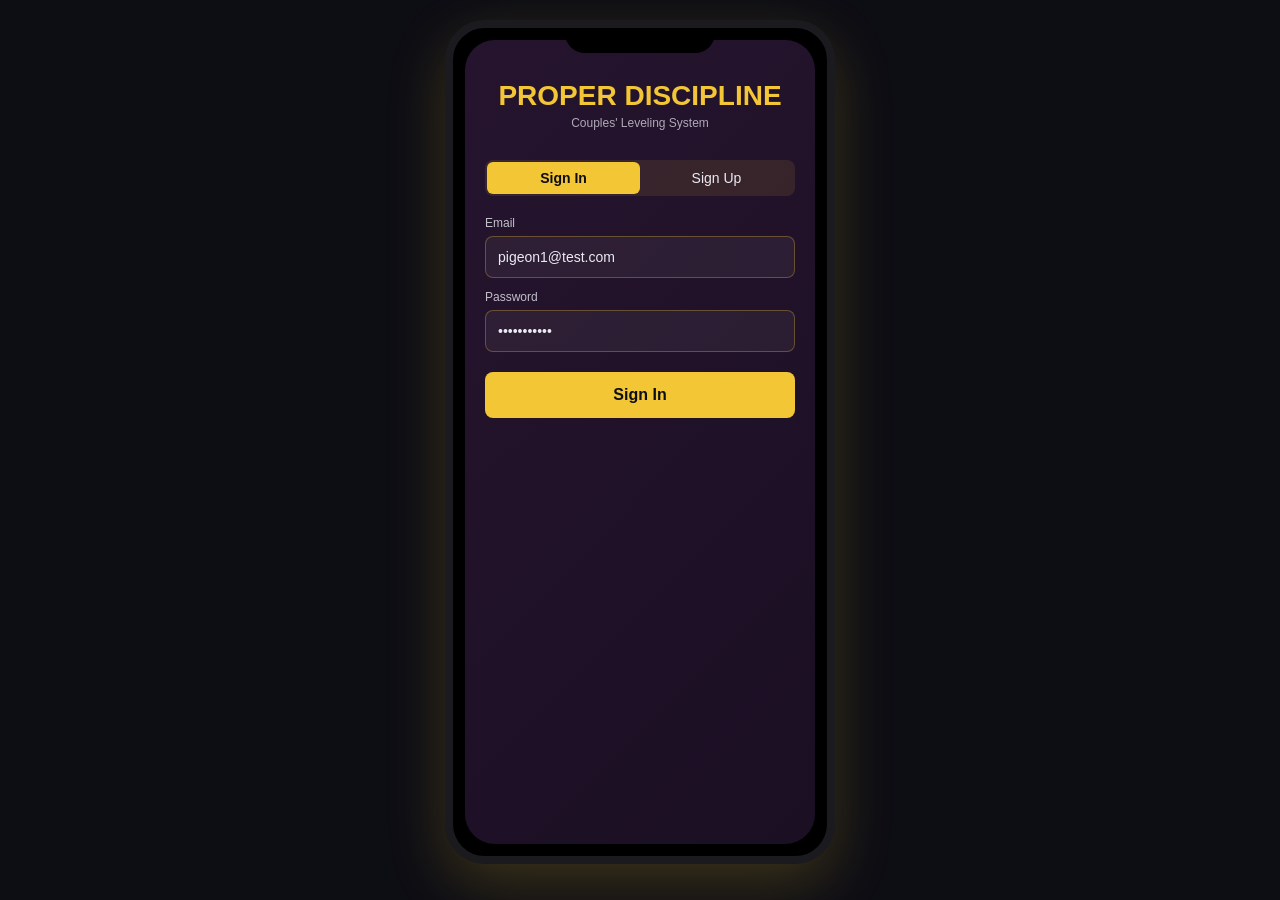
==== web-demo.html @ 59aeb6a2 "Add interactive web demo & local testing guide - web-demo.html: Interactive iPhone mockup (works in " ====
<!DOCTYPE html>
<html lang="en">
<head>
    <meta charset="UTF-8">
    <meta name="viewport" content="width=device-width, initial-scale=1.0">
    <title>Proper Discipline App - Demo</title>
    <style>
        * {
            margin: 0;
            padding: 0;
            box-sizing: border-box;
        }

        body {
            font-family: -apple-system, BlinkMacSystemFont, 'Segoe UI', Roboto, sans-serif;
            background: #0d0d14;
            color: #eaeaf2;
            overflow: hidden;
        }

        .phone-frame {
            width: 390px;
            height: 844px;
            margin: 20px auto;
            background: #000;
            border-radius: 40px;
            padding: 12px;
            box-shadow: 0 20px 60px rgba(242, 198, 52, 0.2);
            border: 8px solid #1a1a1f;
            overflow: hidden;
            position: relative;
        }

        .notch {
            position: absolute;
            top: 0;
            left: 50%;
            transform: translateX(-50%);
            width: 150px;
            height: 25px;
            background: #000;
            border-radius: 0 0 20px 20px;
            z-index: 100;
        }

        .screen {
            width: 100%;
            height: 100%;
            background: linear-gradient(135deg, #26142e 0%, #1a0f23 100%);
            border-radius: 30px;
            overflow-y: auto;
            padding: 40px 20px 20px;
            display: none;
        }

        .screen.active {
            display: flex;
            flex-direction: column;
        }

        .screen::-webkit-scrollbar {
            width: 4px;
        }

        .screen::-webkit-scrollbar-track {
            background: rgba(242, 198, 52, 0.1);
        }

        .screen::-webkit-scrollbar-thumb {
            background: #f2c634;
            border-radius: 2px;
        }

        /* Auth Screen */
        .logo {
            text-align: center;
            margin-bottom: 30px;
        }

        .logo h1 {
            font-size: 28px;
            font-weight: bold;
            color: #f2c634;
            margin-bottom: 4px;
        }

        .logo p {
            font-size: 12px;
            color: rgba(234, 234, 242, 0.7);
        }

        .tab-group {
            display: flex;
            margin-bottom: 20px;
            gap: 0;
            background: rgba(242, 198, 52, 0.1);
            border-radius: 8px;
            padding: 2px;
        }

        .tab {
            flex: 1;
            padding: 8px;
            text-align: center;
            cursor: pointer;
            font-size: 14px;
            border: none;
            background: transparent;
            color: #eaeaf2;
            border-radius: 6px;
            transition: all 0.3s;
        }

        .tab.active {
            background: #f2c634;
            color: #0d0d14;
            font-weight: 600;
        }

        .form-group {
            margin-bottom: 12px;
        }

        .form-group label {
            display: block;
            font-size: 12px;
            margin-bottom: 6px;
            color: rgba(234, 234, 242, 0.8);
        }

        .form-group input, .form-group select {
            width: 100%;
            padding: 12px;
            border: 1px solid rgba(242, 198, 52, 0.3);
            background: rgba(255, 255, 255, 0.05);
            border-radius: 8px;
            color: #eaeaf2;
            font-size: 14px;
        }

        .form-group input::placeholder {
            color: rgba(234, 234, 242, 0.4);
        }

        .avatar-group {
            display: flex;
            gap: 8px;
            margin-bottom: 12px;
        }

        .avatar-btn {
            flex: 1;
            padding: 10px;
            background: rgba(242, 198, 52, 0.1);
            border: 2px solid transparent;
            border-radius: 8px;
            color: #eaeaf2;
            cursor: pointer;
            font-size: 28px;
            transition: all 0.3s;
        }

        .avatar-btn.selected {
            border-color: #f2c634;
            background: rgba(242, 198, 52, 0.2);
        }

        .btn {
            padding: 14px 24px;
            border: none;
            border-radius: 8px;
            font-size: 16px;
            font-weight: 600;
            cursor: pointer;
            transition: all 0.3s;
            margin: 8px 0;
        }

        .btn-primary {
            background: #f2c634;
            color: #0d0d14;
            width: 100%;
        }

        .btn-primary:hover {
            background: #e6b600;
            box-shadow: 0 8px 20px rgba(242, 198, 52, 0.3);
        }

        .btn-secondary {
            background: transparent;
            color: #eaeaf2;
            border: 2px solid rgba(242, 198, 52, 0.5);
            width: 100%;
        }

        .btn-secondary:hover {
            border-color: #f2c634;
            background: rgba(242, 198, 52, 0.1);
        }

        .btn-small {
            padding: 8px 16px;
            font-size: 13px;
            margin: 4px 0;
        }

        /* Cards */
        .card {
            background: rgba(26, 15, 35, 0.8);
            border: 1px solid rgba(242, 198, 52, 0.2);
            border-radius: 12px;
            padding: 16px;
            margin-bottom: 12px;
        }

        .card h3 {
            color: #f2c634;
            font-size: 16px;
            margin-bottom: 4px;
        }

        .card p {
            font-size: 12px;
            color: rgba(234, 234, 242, 0.7);
            margin-bottom: 8px;
        }

        /* Nest Setup */
        .option-card {
            background: rgba(26, 15, 35, 0.8);
            border: 2px solid rgba(242, 198, 52, 0.2);
            border-radius: 12px;
            padding: 20px;
            text-align: center;
            cursor: pointer;
            transition: all 0.3s;
            margin-bottom: 16px;
        }

        .option-card:hover {
            border-color: #f2c634;
            background: rgba(242, 198, 52, 0.1);
        }

        .option-card .icon {
            font-size: 32px;
            margin-bottom: 12px;
        }

        .option-card h3 {
            color: #eaeaf2;
            font-size: 16px;
            margin-bottom: 4px;
        }

        .option-card p {
            font-size: 12px;
            color: rgba(234, 234, 242, 0.6);
        }

        /* Modal */
        .modal {
            display: none;
            position: fixed;
            top: 0;
            left: 0;
            width: 100%;
            height: 100%;
            background: rgba(0, 0, 0, 0.7);
            z-index: 1000;
            align-items: flex-end;
        }

        .modal.active {
            display: flex;
        }

        .modal-content {
            background: #26142e;
            width: 100%;
            border-radius: 20px 20px 0 0;
            padding: 20px;
            max-height: 80vh;
            overflow-y: auto;
        }

        .modal-header {
            text-align: center;
            margin-bottom: 20px;
            color: #f2c634;
            font-size: 18px;
            font-weight: 600;
        }

        /* Dashboard */
        .stat-card {
            background: rgba(26, 15, 35, 0.8);
            border: 1px solid rgba(242, 198, 52, 0.3);
            border-radius: 12px;
            padding: 16px;
            margin-bottom: 12px;
            display: flex;
            justify-content: space-between;
            align-items: center;
        }

        .stat-card .avatar {
            font-size: 32px;
            margin-right: 12px;
        }

        .stat-card .info h3 {
            color: #f2c634;
            font-size: 16px;
            margin-bottom: 4px;
        }

        .stat-card .info p {
            font-size: 11px;
            color: rgba(234, 234, 242, 0.6);
        }

        .task-card {
            background: rgba(26, 15, 35, 0.8);
            border: 1px solid rgba(242, 198, 52, 0.2);
            border-radius: 12px;
            padding: 14px;
            margin-bottom: 10px;
            display: flex;
            justify-content: space-between;
            align-items: center;
        }

        .task-card .left {
            flex: 1;
        }

        .task-card h4 {
            color: #f2c634;
            font-size: 14px;
            margin-bottom: 4px;
        }

        .task-card p {
            font-size: 11px;
            color: rgba(234, 234, 242, 0.6);
            margin-bottom: 4px;
        }

        .checkpoint-info {
            font-size: 10px;
            color: #f2c634;
            margin-top: 4px;
        }

        .checkbox {
            width: 40px;
            height: 40px;
            border: 2px solid #7a7a7a;
            border-radius: 50%;
            display: flex;
            align-items: center;
            justify-content: center;
            cursor: pointer;
            transition: all 0.3s;
            font-size: 20px;
        }

        .checkbox:hover {
            border-color: #f2c634;
        }

        .checkbox.checked {
            border-color: #33cc33;
            background: rgba(51, 204, 51, 0.2);
        }

        .section-title {
            color: #f2c634;
            font-size: 12px;
            font-weight: 600;
            margin: 16px 0 10px 0;
            text-transform: uppercase;
            letter-spacing: 1px;
        }

        .empty-state {
            text-align: center;
            padding: 40px 20px;
        }

        .empty-state .icon {
            font-size: 48px;
            margin-bottom: 12px;
            opacity: 0.5;
        }

        .empty-state p {
            font-size: 12px;
            color: rgba(234, 234, 242, 0.5);
            margin-bottom: 16px;
        }
    </style>
</head>
<body>
    <div class="phone-frame">
        <div class="notch"></div>

        <!-- Auth Screen -->
        <div class="screen active" id="authScreen">
            <div class="logo">
                <h1>PROPER DISCIPLINE</h1>
                <p>Couples' Leveling System</p>
            </div>

            <div class="tab-group">
                <button class="tab active" onclick="switchTab('signin')">Sign In</button>
                <button class="tab" onclick="switchTab('signup')">Sign Up</button>
            </div>

            <div id="signin-form">
                <div class="form-group">
                    <label>Email</label>
                    <input type="email" placeholder="your@email.com" value="pigeon1@test.com">
                </div>
                <div class="form-group">
                    <label>Password</label>
                    <input type="password" placeholder="••••••••" value="password123">
                </div>
                <button class="btn btn-primary" onclick="goToNestSetup()">Sign In</button>
            </div>

            <div id="signup-form" style="display: none;">
                <div class="form-group">
                    <label>Name</label>
                    <input type="text" placeholder="Your name" value="Pigeon1">
                </div>
                <div class="form-group">
                    <label>Choose Avatar</label>
                    <div class="avatar-group">
                        <button class="avatar-btn selected" onclick="selectAvatar(this)">🐦</button>
                        <button class="avatar-btn" onclick="selectAvatar(this)">🕊️</button>
                        <button class="avatar-btn" onclick="selectAvatar(this)">🦅</button>
                        <button class="avatar-btn" onclick="selectAvatar(this)">🦜</button>
                    </div>
                </div>
                <div class="form-group">
                    <label>Email</label>
                    <input type="email" placeholder="your@email.com">
                </div>
                <div class="form-group">
                    <label>Password</label>
                    <input type="password" placeholder="••••••••">
                </div>
                <button class="btn btn-primary" onclick="goToNestSetup()">Create Account</button>
            </div>
        </div>

        <!-- Nest Setup Screen -->
        <div class="screen" id="nestSetupScreen">
            <h2 style="text-align: center; color: #f2c634; margin-bottom: 20px; font-size: 18px;">CREATE OR JOIN A NEST</h2>

            <div class="option-card" onclick="showCreateNestModal()">
                <div class="icon">🏠</div>
                <h3>Create Nest</h3>
                <p>Start fresh with your partner</p>
            </div>

            <div class="option-card" onclick="showJoinNestModal()">
                <div class="icon">🔗</div>
                <h3>Join Nest</h3>
                <p>Use invite code from partner</p>
            </div>

            <div style="flex: 1;"></div>

            <button class="btn btn-secondary btn-small" onclick="goToAuth()">Sign Out</button>
        </div>

        <!-- Dashboard Screen -->
        <div class="screen" id="dashboardScreen">
            <div class="stat-card">
                <div style="display: flex; align-items: center;">
                    <div class="avatar">🐦</div>
                    <div class="info">
                        <h3>Pigeon1</h3>
                        <p>Rank: D | XP: 250</p>
                    </div>
                </div>
            </div>

            <div class="card">
                <h3>🏠 Karan & Sam's Nest</h3>
                <p>Invite Code: <strong>ABC123</strong></p>
            </div>

            <div class="section-title">📋 Personal Tasks</div>

            <div class="task-card">
                <div class="left">
                    <h4>📚 Morning Reading</h4>
                    <p>Read for 30 minutes</p>
                    <div class="checkpoint-info">Next: 4-hour gaming (0/4 days)</div>
                </div>
                <div class="checkbox" onclick="toggleCheckbox(this)"></div>
            </div>

            <div class="task-card">
                <div class="left">
                    <h4>🏃 Daily Exercise</h4>
                    <p>30 mins workout</p>
                    <div class="checkpoint-info">Next: Movie night (0/8 days)</div>
                </div>
                <div class="checkbox" onclick="toggleCheckbox(this)"></div>
            </div>

            <div class="task-card">
                <div class="left">
                    <h4>📿 Meditation</h4>
                    <p>10 mins mindfulness</p>
                    <div class="checkpoint-info">Next: Date night (0/16 days)</div>
                </div>
                <div class="checkbox" onclick="toggleCheckbox(this)"></div>
            </div>

            <button class="btn btn-primary btn-small" onclick="showCreateTaskModal()" style="margin-top: 16px;">➕ NEW TASK</button>
        </div>
    </div>

    <!-- Modals -->
    <div class="modal" id="createNestModal">
        <div class="modal-content">
            <div class="modal-header">Create Your Nest</div>
            <div class="form-group">
                <label>Nest Name</label>
                <input type="text" placeholder="e.g., Karan & Sam's Nest" value="Karan & Sam's Nest">
            </div>
            <div class="form-group">
                <label>Theme</label>
                <select>
                    <option>Dark Purple</option>
                    <option>Gold & Black</option>
                    <option>Silver & Black</option>
                </select>
            </div>
            <button class="btn btn-primary" onclick="goToDashboard()">Create Nest</button>
            <button class="btn btn-secondary" onclick="closeModals()">Cancel</button>
        </div>
    </div>

    <div class="modal" id="joinNestModal">
        <div class="modal-content">
            <div class="modal-header">Join a Nest</div>
            <div class="form-group">
                <label>Invite Code</label>
                <input type="text" placeholder="e.g., ABC123" value="ABC123">
            </div>
            <p style="font-size: 11px; color: rgba(234, 234, 242, 0.6); margin-bottom: 16px;">6 characters, ask your partner for the code</p>
            <button class="btn btn-primary" onclick="goToDashboard()">Join Nest</button>
            <button class="btn btn-secondary" onclick="closeModals()">Cancel</button>
        </div>
    </div>

    <div class="modal" id="createTaskModal">
        <div class="modal-content">
            <div class="modal-header">Create New Task</div>
            <div class="form-group">
                <label>Task Name</label>
                <input type="text" placeholder="e.g., Morning Reading">
            </div>
            <div class="form-group">
                <label>Description</label>
                <input type="text" placeholder="What do you need to do?">
            </div>
            <div class="form-group">
                <label>Type</label>
                <select>
                    <option>Personal</option>
                    <option>Shared</option>
                </select>
            </div>
            <div style="background: rgba(26, 15, 35, 0.5); padding: 12px; border-radius: 8px; margin-bottom: 12px;">
                <p style="font-size: 12px; color: #f2c634; margin-bottom: 8px;">Checkpoints & Deservings</p>
                <div class="form-group">
                    <label>Days</label>
                    <input type="number" value="4">
                </div>
                <div class="form-group">
                    <label>Deserving</label>
                    <input type="text" placeholder="e.g., 4-hour gaming">
                </div>
            </div>
            <button class="btn btn-primary" onclick="closeModals()">Create Task</button>
            <button class="btn btn-secondary" onclick="closeModals()">Cancel</button>
        </div>
    </div>

    <script>
        function switchTab(tab) {
            const signinForm = document.getElementById('signin-form');
            const signupForm = document.getElementById('signup-form');
            const tabs = document.querySelectorAll('.tab');

            if (tab === 'signin') {
                signinForm.style.display = 'block';
                signupForm.style.display = 'none';
                tabs[0].classList.add('active');
                tabs[1].classList.remove('active');
            } else {
                signinForm.style.display = 'none';
                signupForm.style.display = 'block';
                tabs[0].classList.remove('active');
                tabs[1].classList.add('active');
            }
        }

        function selectAvatar(btn) {
            document.querySelectorAll('.avatar-btn').forEach(b => b.classList.remove('selected'));
            btn.classList.add('selected');
        }

        function goToAuth() {
            showScreen('authScreen');
        }

        function goToNestSetup() {
            showScreen('nestSetupScreen');
        }

        function goToDashboard() {
            showScreen('dashboardScreen');
            closeModals();
        }

        function showScreen(screenId) {
            document.querySelectorAll('.screen').forEach(s => s.classList.remove('active'));
            document.getElementById(screenId).classList.add('active');
        }

        function showCreateNestModal() {
            document.getElementById('createNestModal').classList.add('active');
        }

        function showJoinNestModal() {
            document.getElementById('joinNestModal').classList.add('active');
        }

        function showCreateTaskModal() {
            document.getElementById('createTaskModal').classList.add('active');
        }

        function closeModals() {
            document.querySelectorAll('.modal').forEach(m => m.classList.remove('active'));
        }

        function toggleCheckbox(el) {
            el.classList.toggle('checked');
            el.innerHTML = el.classList.contains('checked') ? '✓' : '';
        }
    </script>
</body>
</html>
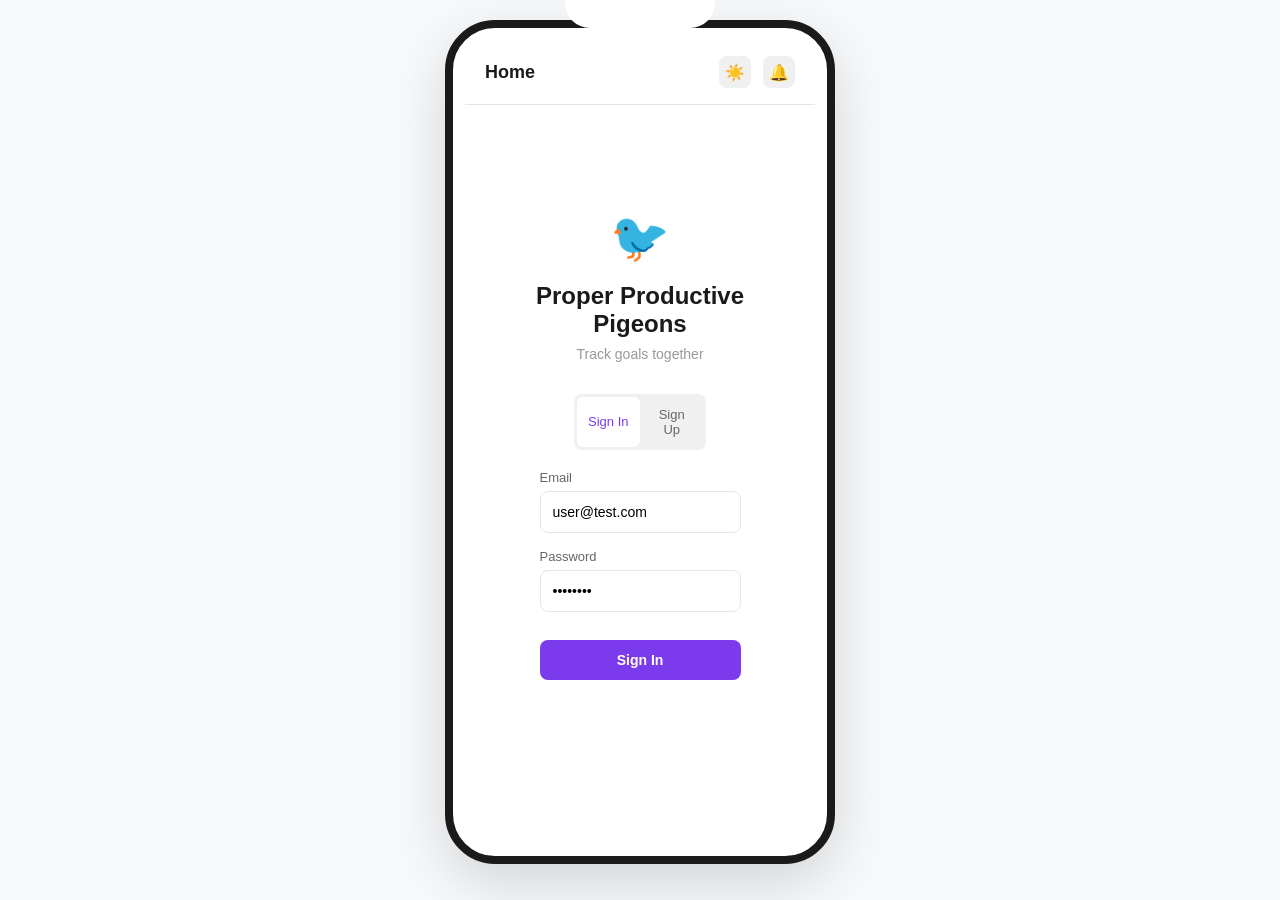
==== commit 36d4602b: "Rename to Proper Productive Pigeons; add themes, emoji avatars, reward reminders, iOS install workfl" ====
--- a/web-demo.html
+++ b/web-demo.html
@@ -3,7 +3,7 @@
 <head>
     <meta charset="UTF-8">
     <meta name="viewport" content="width=device-width, initial-scale=1.0">
-    <title>Proper Discipline App - Demo</title>
+    <title>Proper Productive Pigeons App</title>
     <style>
         * {
             margin: 0;
@@ -11,10 +11,12 @@
             box-sizing: border-box;
         }
 
+        @import url('https://fonts.googleapis.com/css2?family=Inter:wght@400;500;600;700&display=swap');
+
         body {
-            font-family: -apple-system, BlinkMacSystemFont, 'Segoe UI', Roboto, sans-serif;
-            background: #0d0d14;
-            color: #eaeaf2;
+            font-family: 'Inter', -apple-system, BlinkMacSystemFont, 'Segoe UI', Roboto, sans-serif;
+            background: #f8f9fa;
+            color: #1a1a1a;
             overflow: hidden;
         }
 
@@ -22,13 +24,14 @@
             width: 390px;
             height: 844px;
             margin: 20px auto;
-            background: #000;
-            border-radius: 40px;
+            background: #fff;
+            border-radius: 50px;
             padding: 12px;
-            box-shadow: 0 20px 60px rgba(242, 198, 52, 0.2);
-            border: 8px solid #1a1a1f;
+            box-shadow: 0 20px 60px rgba(0, 0, 0, 0.15);
+            border: 8px solid #1a1a1a;
             overflow: hidden;
-            position: relative;
+            display: flex;
+            flex-direction: column;
         }
 
         .notch {
@@ -37,369 +40,637 @@
             left: 50%;
             transform: translateX(-50%);
             width: 150px;
-            height: 25px;
-            background: #000;
-            border-radius: 0 0 20px 20px;
+            height: 28px;
+            background: #fff;
+            border-radius: 0 0 25px 25px;
             z-index: 100;
         }
 
-        .screen {
-            width: 100%;
-            height: 100%;
-            background: linear-gradient(135deg, #26142e 0%, #1a0f23 100%);
-            border-radius: 30px;
-            overflow-y: auto;
-            padding: 40px 20px 20px;
-            display: none;
-        }
-
-        .screen.active {
+        .phone-content {
+            flex: 1;
             display: flex;
             flex-direction: column;
-        }
-
-        .screen::-webkit-scrollbar {
-            width: 4px;
-        }
-
-        .screen::-webkit-scrollbar-track {
-            background: rgba(242, 198, 52, 0.1);
-        }
-
-        .screen::-webkit-scrollbar-thumb {
-            background: #f2c634;
-            border-radius: 2px;
+            overflow: hidden;
+            border-radius: 40px;
+            background: #fff;
+            position: relative;
+        }
+
+        .header {
+            padding: 16px 20px;
+            background: #fff;
+            border-bottom: 1px solid #e5e5e5;
+            display: flex;
+            justify-content: space-between;
+            align-items: center;
+            z-index: 50;
+        }
+
+        .header-title {
+            font-size: 18px;
+            font-weight: 700;
+            color: #1a1a1a;
+        }
+
+        .header-right {
+            display: flex;
+            gap: 12px;
+        }
+
+        .icon-btn {
+            width: 32px;
+            height: 32px;
+            border: none;
+            background: #f0f0f0;
+            border-radius: 8px;
+            cursor: pointer;
+            font-size: 16px;
+            transition: background 0.2s;
+        }
+
+        .icon-btn:hover {
+            background: #e5e5e5;
+        }
+
+        .screen-container {
+            flex: 1;
+            overflow-y: auto;
+            overflow-x: hidden;
+            padding-bottom: 60px;
+        }
+
+        .screen {
+            display: none;
+            padding: 20px;
+            height: 100%;
+        }
+
+        .screen.active {
+            display: block;
+        }
+
+        /* Bottom Navigation */
+        .bottom-nav {
+            position: absolute;
+            bottom: 0;
+            width: 100%;
+            height: 60px;
+            background: #fff;
+            border-top: 1px solid #e5e5e5;
+            display: flex;
+            justify-content: space-around;
+            align-items: center;
+            z-index: 100;
+        }
+
+        .nav-item {
+            flex: 1;
+            height: 100%;
+            display: flex;
+            flex-direction: column;
+            align-items: center;
+            justify-content: center;
+            cursor: pointer;
+            color: #999;
+            text-decoration: none;
+            font-size: 12px;
+            transition: color 0.2s;
+            border: none;
+            background: none;
+        }
+
+        .nav-item.active {
+            color: #7c3aed;
+        }
+
+        .nav-item:hover {
+            color: #7c3aed;
+        }
+
+        .nav-icon {
+            font-size: 20px;
+            margin-bottom: 4px;
         }
 
         /* Auth Screen */
+        .auth-container {
+            display: flex;
+            flex-direction: column;
+            justify-content: center;
+            align-items: center;
+            height: 100%;
+            text-align: center;
+            padding: 20px;
+        }
+
         .logo {
-            text-align: center;
-            margin-bottom: 30px;
-        }
-
-        .logo h1 {
+            font-size: 48px;
+            margin-bottom: 16px;
+        }
+
+        .title {
+            font-size: 24px;
+            font-weight: 700;
+            margin-bottom: 8px;
+            color: #1a1a1a;
+        }
+
+        .subtitle {
+            font-size: 14px;
+            color: #999;
+            margin-bottom: 32px;
+        }
+
+        .form-group {
+            margin-bottom: 16px;
+            text-align: left;
+        }
+
+        .form-label {
+            font-size: 13px;
+            font-weight: 500;
+            color: #666;
+            margin-bottom: 6px;
+            display: block;
+        }
+
+        .form-input {
+            width: 100%;
+            padding: 12px;
+            border: 1px solid #e5e5e5;
+            border-radius: 8px;
+            font-size: 14px;
+            font-family: 'Inter', sans-serif;
+            transition: border-color 0.2s;
+        }
+
+        .form-input:focus {
+            outline: none;
+            border-color: #7c3aed;
+            box-shadow: 0 0 0 3px rgba(124, 58, 237, 0.1);
+        }
+
+        .avatar-select {
+            display: flex;
+            gap: 12px;
+            margin-bottom: 16px;
+            justify-content: center;
+            flex-wrap: wrap;
+        }
+
+        .avatar-option {
+            width: 56px;
+            height: 56px;
+            border: 2px solid #e5e5e5;
+            border-radius: 12px;
+            background: #f8f9fa;
+            cursor: pointer;
             font-size: 28px;
-            font-weight: bold;
-            color: #f2c634;
-            margin-bottom: 4px;
-        }
-
-        .logo p {
-            font-size: 12px;
-            color: rgba(234, 234, 242, 0.7);
+            display: flex;
+            align-items: center;
+            justify-content: center;
+            transition: all 0.2s;
+        }
+
+        .avatar-option:hover {
+            border-color: #7c3aed;
+            background: #f3f0ff;
+        }
+
+        .avatar-option.selected {
+            border-color: #7c3aed;
+            background: #ede9fe;
         }
 
         .tab-group {
             display: flex;
+            gap: 0;
+            background: #f0f0f0;
+            border-radius: 8px;
+            padding: 3px;
             margin-bottom: 20px;
-            gap: 0;
-            background: rgba(242, 198, 52, 0.1);
-            border-radius: 8px;
-            padding: 2px;
-        }
-
-        .tab {
+        }
+
+        .tab-btn {
             flex: 1;
-            padding: 8px;
-            text-align: center;
-            cursor: pointer;
-            font-size: 14px;
+            padding: 10px;
             border: none;
             background: transparent;
-            color: #eaeaf2;
+            color: #666;
+            cursor: pointer;
+            font-weight: 500;
+            font-size: 13px;
             border-radius: 6px;
-            transition: all 0.3s;
-        }
-
-        .tab.active {
-            background: #f2c634;
-            color: #0d0d14;
-            font-weight: 600;
-        }
-
-        .form-group {
-            margin-bottom: 12px;
-        }
-
-        .form-group label {
-            display: block;
-            font-size: 12px;
-            margin-bottom: 6px;
-            color: rgba(234, 234, 242, 0.8);
-        }
-
-        .form-group input, .form-group select {
+            transition: all 0.2s;
+        }
+
+        .tab-btn.active {
+            background: #fff;
+            color: #7c3aed;
+        }
+
+        .btn {
             width: 100%;
             padding: 12px;
-            border: 1px solid rgba(242, 198, 52, 0.3);
-            background: rgba(255, 255, 255, 0.05);
-            border-radius: 8px;
-            color: #eaeaf2;
-            font-size: 14px;
-        }
-
-        .form-group input::placeholder {
-            color: rgba(234, 234, 242, 0.4);
-        }
-
-        .avatar-group {
-            display: flex;
-            gap: 8px;
-            margin-bottom: 12px;
-        }
-
-        .avatar-btn {
-            flex: 1;
-            padding: 10px;
-            background: rgba(242, 198, 52, 0.1);
-            border: 2px solid transparent;
-            border-radius: 8px;
-            color: #eaeaf2;
-            cursor: pointer;
-            font-size: 28px;
-            transition: all 0.3s;
-        }
-
-        .avatar-btn.selected {
-            border-color: #f2c634;
-            background: rgba(242, 198, 52, 0.2);
-        }
-
-        .btn {
-            padding: 14px 24px;
             border: none;
             border-radius: 8px;
-            font-size: 16px;
             font-weight: 600;
+            font-size: 14px;
             cursor: pointer;
-            transition: all 0.3s;
-            margin: 8px 0;
+            transition: all 0.2s;
+            margin-top: 12px;
         }
 
         .btn-primary {
-            background: #f2c634;
-            color: #0d0d14;
-            width: 100%;
+            background: #7c3aed;
+            color: #fff;
         }
 
         .btn-primary:hover {
-            background: #e6b600;
-            box-shadow: 0 8px 20px rgba(242, 198, 52, 0.3);
+            background: #6d28d9;
+        }
+
+        .btn-primary:active {
+            background: #5b21b6;
         }
 
         .btn-secondary {
-            background: transparent;
-            color: #eaeaf2;
-            border: 2px solid rgba(242, 198, 52, 0.5);
-            width: 100%;
+            background: #f0f0f0;
+            color: #1a1a1a;
         }
 
         .btn-secondary:hover {
-            border-color: #f2c634;
-            background: rgba(242, 198, 52, 0.1);
-        }
-
-        .btn-small {
-            padding: 8px 16px;
-            font-size: 13px;
-            margin: 4px 0;
-        }
-
-        /* Cards */
+            background: #e5e5e5;
+        }
+
+        /* Card Styles */
         .card {
-            background: rgba(26, 15, 35, 0.8);
-            border: 1px solid rgba(242, 198, 52, 0.2);
+            background: #f8f9fa;
             border-radius: 12px;
             padding: 16px;
             margin-bottom: 12px;
-        }
-
-        .card h3 {
-            color: #f2c634;
-            font-size: 16px;
+            border: 1px solid #e5e5e5;
+            transition: all 0.2s;
+        }
+
+        .card:hover {
+            box-shadow: 0 2px 8px rgba(0, 0, 0, 0.08);
+        }
+
+        .card-title {
+            font-size: 14px;
+            font-weight: 600;
+            color: #1a1a1a;
             margin-bottom: 4px;
         }
 
-        .card p {
+        .card-subtitle {
             font-size: 12px;
-            color: rgba(234, 234, 242, 0.7);
+            color: #999;
             margin-bottom: 8px;
         }
 
-        /* Nest Setup */
-        .option-card {
-            background: rgba(26, 15, 35, 0.8);
-            border: 2px solid rgba(242, 198, 52, 0.2);
+        .card-action {
+            font-size: 13px;
+            color: #7c3aed;
+            font-weight: 500;
+        }
+
+        /* Task/Quest Card */
+        .quest-card {
+            background: #fff;
+            border: 1px solid #e5e5e5;
             border-radius: 12px;
-            padding: 20px;
+            padding: 14px;
+            margin-bottom: 12px;
+            display: flex;
+            gap: 12px;
+            align-items: flex-start;
+        }
+
+        .quest-icon {
+            font-size: 24px;
+            flex-shrink: 0;
+        }
+
+        .quest-content {
+            flex: 1;
+        }
+
+        .quest-title {
+            font-size: 14px;
+            font-weight: 600;
+            color: #1a1a1a;
+            margin-bottom: 3px;
+        }
+
+        .quest-desc {
+            font-size: 12px;
+            color: #999;
+            margin-bottom: 6px;
+        }
+
+        .progress-small {
+            width: 100%;
+            height: 4px;
+            background: #e5e5e5;
+            border-radius: 2px;
+            overflow: hidden;
+            margin-bottom: 4px;
+        }
+
+        .progress-bar {
+            height: 100%;
+            background: linear-gradient(90deg, #7c3aed, #a78bfa);
+            width: 25%;
+            transition: width 0.3s;
+        }
+
+        .quest-meta {
+            font-size: 11px;
+            color: #999;
+        }
+
+        .checkbox {
+            width: 40px;
+            height: 40px;
+            border: 2px solid #e5e5e5;
+            border-radius: 8px;
+            background: #fff;
+            cursor: pointer;
+            font-size: 20px;
+            display: flex;
+            align-items: center;
+            justify-content: center;
+            flex-shrink: 0;
+            transition: all 0.2s;
+        }
+
+        .checkbox:hover {
+            border-color: #7c3aed;
+            background: #f3f0ff;
+        }
+
+        .checkbox.checked {
+            background: #7c3aed;
+            border-color: #7c3aed;
+            color: #fff;
+        }
+
+        /* Section */
+        .section-title {
+            font-size: 13px;
+            font-weight: 700;
+            text-transform: uppercase;
+            color: #999;
+            letter-spacing: 0.5px;
+            margin: 20px 0 12px 0;
+        }
+
+        /* Profile */
+        .profile-header {
             text-align: center;
-            cursor: pointer;
-            transition: all 0.3s;
-            margin-bottom: 16px;
-        }
-
-        .option-card:hover {
-            border-color: #f2c634;
-            background: rgba(242, 198, 52, 0.1);
-        }
-
-        .option-card .icon {
-            font-size: 32px;
+            padding: 20px 0;
+        }
+
+        .profile-avatar {
+            width: 80px;
+            height: 80px;
+            background: linear-gradient(135deg, #7c3aed, #a78bfa);
+            border-radius: 20px;
+            font-size: 40px;
+            display: flex;
+            align-items: center;
+            justify-content: center;
+            margin: 0 auto 16px;
+        }
+
+        .profile-name {
+            font-size: 18px;
+            font-weight: 700;
+            margin-bottom: 4px;
+        }
+
+        .profile-meta {
+            font-size: 13px;
+            color: #999;
+        }
+
+        /* Stats Grid */
+        .stats-grid {
+            display: grid;
+            grid-template-columns: 1fr 1fr;
+            gap: 12px;
+            margin: 20px 0;
+        }
+
+        .stat-card {
+            background: #f8f9fa;
+            border-radius: 12px;
+            padding: 14px;
+            text-align: center;
+            border: 1px solid #e5e5e5;
+        }
+
+        .stat-value {
+            font-size: 24px;
+            font-weight: 700;
+            color: #7c3aed;
+            margin-bottom: 4px;
+        }
+
+        .stat-label {
+            font-size: 12px;
+            color: #999;
+            font-weight: 500;
+        }
+
+        /* Shared Goals */
+        .goal-card {
+            background: #fff;
+            border: 1px solid #e5e5e5;
+            border-radius: 12px;
+            padding: 14px;
             margin-bottom: 12px;
         }
 
-        .option-card h3 {
-            color: #eaeaf2;
-            font-size: 16px;
-            margin-bottom: 4px;
-        }
-
-        .option-card p {
-            font-size: 12px;
-            color: rgba(234, 234, 242, 0.6);
-        }
-
-        /* Modal */
-        .modal {
-            display: none;
-            position: fixed;
-            top: 0;
-            left: 0;
-            width: 100%;
-            height: 100%;
-            background: rgba(0, 0, 0, 0.7);
-            z-index: 1000;
-            align-items: flex-end;
-        }
-
-        .modal.active {
-            display: flex;
-        }
-
-        .modal-content {
-            background: #26142e;
-            width: 100%;
-            border-radius: 20px 20px 0 0;
-            padding: 20px;
-            max-height: 80vh;
-            overflow-y: auto;
-        }
-
-        .modal-header {
-            text-align: center;
-            margin-bottom: 20px;
-            color: #f2c634;
-            font-size: 18px;
-            font-weight: 600;
-        }
-
-        /* Dashboard */
-        .stat-card {
-            background: rgba(26, 15, 35, 0.8);
-            border: 1px solid rgba(242, 198, 52, 0.3);
-            border-radius: 12px;
-            padding: 16px;
-            margin-bottom: 12px;
+        .goal-header {
             display: flex;
             justify-content: space-between;
             align-items: center;
-        }
-
-        .stat-card .avatar {
-            font-size: 32px;
-            margin-right: 12px;
-        }
-
-        .stat-card .info h3 {
-            color: #f2c634;
-            font-size: 16px;
-            margin-bottom: 4px;
-        }
-
-        .stat-card .info p {
+            margin-bottom: 8px;
+        }
+
+        .goal-title {
+            font-size: 14px;
+            font-weight: 600;
+            color: #1a1a1a;
+        }
+
+        .goal-status {
             font-size: 11px;
-            color: rgba(234, 234, 242, 0.6);
-        }
-
-        .task-card {
-            background: rgba(26, 15, 35, 0.8);
-            border: 1px solid rgba(242, 198, 52, 0.2);
-            border-radius: 12px;
-            padding: 14px;
-            margin-bottom: 10px;
+            background: #ede9fe;
+            color: #7c3aed;
+            padding: 3px 8px;
+            border-radius: 4px;
+            font-weight: 500;
+        }
+
+        .goal-progress {
+            margin-bottom: 8px;
+        }
+
+        .goal-partners {
             display: flex;
-            justify-content: space-between;
-            align-items: center;
-        }
-
-        .task-card .left {
-            flex: 1;
-        }
-
-        .task-card h4 {
-            color: #f2c634;
-            font-size: 14px;
-            margin-bottom: 4px;
-        }
-
-        .task-card p {
-            font-size: 11px;
-            color: rgba(234, 234, 242, 0.6);
-            margin-bottom: 4px;
-        }
-
-        .checkpoint-info {
-            font-size: 10px;
-            color: #f2c634;
-            margin-top: 4px;
-        }
-
-        .checkbox {
-            width: 40px;
-            height: 40px;
-            border: 2px solid #7a7a7a;
-            border-radius: 50%;
-            display: flex;
-            align-items: center;
-            justify-content: center;
-            cursor: pointer;
-            transition: all 0.3s;
-            font-size: 20px;
-        }
-
-        .checkbox:hover {
-            border-color: #f2c634;
-        }
-
-        .checkbox.checked {
-            border-color: #33cc33;
-            background: rgba(51, 204, 51, 0.2);
-        }
-
-        .section-title {
-            color: #f2c634;
+            gap: 8px;
+            margin-top: 8px;
+        }
+
+        .partner-badge {
             font-size: 12px;
-            font-weight: 600;
-            margin: 16px 0 10px 0;
-            text-transform: uppercase;
-            letter-spacing: 1px;
-        }
-
-        .empty-state {
-            text-align: center;
-            padding: 40px 20px;
-        }
-
-        .empty-state .icon {
-            font-size: 48px;
-            margin-bottom: 12px;
-            opacity: 0.5;
-        }
-
-        .empty-state p {
-            font-size: 12px;
-            color: rgba(234, 234, 242, 0.5);
-            margin-bottom: 16px;
+            background: #f0f0f0;
+            padding: 4px 8px;
+            border-radius: 6px;
+            color: #666;
+        }
+
+        .partner-done {
+            background: #f0fdf4;
+            color: #16a34a;
+        }
+
+        .partner-pending {
+            background: #fef3c7;
+            color: #d97706;
+        }
+
+
+        /* ---------- Activity calendar ---------- */
+        .phone-content.on-auth .bottom-nav { display: none; }
+        .seg { display: flex; background: #f0f0f0; border-radius: 9px; padding: 3px; margin-bottom: 10px; }
+        .seg-btn { flex: 1; padding: 8px 4px; border: none; background: transparent; color: #666; font-weight: 600; font-size: 12px; border-radius: 7px; cursor: pointer; transition: all .2s; }
+        .seg-btn.active { background: #fff; color: #7c3aed; box-shadow: 0 1px 3px rgba(0,0,0,.12); }
+        .seg-btn.active.shared { color: #ec4899; }
+        .nav-row { display: flex; align-items: center; justify-content: space-between; margin: 6px 0 10px; }
+        .nav-row .label { font-size: 16px; font-weight: 700; text-align: center; flex: 1; }
+        .nav-row .label small { display: block; font-size: 11px; color: #999; font-weight: 500; }
+        .nav-arrow { width: 32px; height: 32px; border: none; border-radius: 50%; background: #f0f0f0; font-size: 16px; cursor: pointer; }
+        .nav-arrow:disabled { opacity: .3; cursor: not-allowed; }
+        .today-chip { border: none; background: #ede9fe; color: #7c3aed; font-size: 11px; font-weight: 600; border-radius: 10px; padding: 3px 9px; cursor: pointer; margin-left: 6px; }
+        .sum-card { display: flex; align-items: center; gap: 14px; background: #f8f9fa; border: 1px solid #e5e5e5; border-radius: 14px; padding: 14px; margin-bottom: 12px; }
+        .sum-text { flex: 1; font-size: 12px; color: #666; line-height: 1.55; }
+        .sum-text b { color: #1a1a1a; }
+        .dot { display: inline-block; width: 9px; height: 9px; border-radius: 50%; margin-right: 5px; }
+        .cal-grid { display: grid; grid-template-columns: repeat(7, 1fr); gap: 4px 0; justify-items: center; }
+        .cal-dow { font-size: 10px; font-weight: 600; color: #999; text-align: center; padding: 2px 0; }
+        .day { position: relative; border: none; background: transparent; padding: 0; cursor: pointer; line-height: 0; }
+        .day:hover svg { transform: scale(1.08); }
+        .day svg { transition: transform .15s; }
+        .day .badge { position: absolute; top: -3px; right: -4px; font-size: 11px; line-height: 1; }
+        .month-block { margin-bottom: 14px; }
+        .month-title { font-size: 12px; font-weight: 700; color: #666; margin: 6px 0; }
+        .year-grid { display: grid; grid-template-columns: repeat(3, 1fr); gap: 10px; }
+        .year-tile { border: 1px solid #e5e5e5; background: #fff; border-radius: 12px; padding: 8px 4px; text-align: center; cursor: pointer; font-family: inherit; }
+        .year-tile.disabled { opacity: .45; cursor: default; }
+        .year-tile .m { font-size: 12px; font-weight: 700; margin-bottom: 4px; }
+        .year-tile .p { font-size: 11px; color: #999; margin-top: 2px; }
+        .mini-row { display: flex; align-items: center; gap: 10px; margin-bottom: 10px; }
+        .mini-row .ic { font-size: 20px; width: 28px; text-align: center; }
+        .mini-row .body { flex: 1; min-width: 0; }
+        .mini-row .nm { font-size: 13px; font-weight: 600; display: flex; justify-content: space-between; gap: 6px; }
+        .mini-row .nm span { font-weight: 500; color: #999; font-size: 11px; }
+        .tag { font-size: 10px; font-weight: 600; padding: 2px 6px; border-radius: 4px; background: #ede9fe; color: #7c3aed; }
+        .tag.shared { background: #fce7f3; color: #db2777; }
+        .tag.warn { background: #fef3c7; color: #d97706; }
+        .tag.ok { background: #dcfce7; color: #16a34a; }
+        .progress-bar.shared { background: linear-gradient(90deg, #ec4899, #f9a8d4); }
+        .progress-bar.done { background: linear-gradient(90deg, #16a34a, #4ade80); }
+        .empty { text-align: center; color: #999; font-size: 12px; padding: 16px 8px; border: 1px dashed #ddd; border-radius: 12px; }
+        .mini-btn { border: none; border-radius: 7px; padding: 5px 9px; font-size: 11px; font-weight: 600; cursor: pointer; background: #7c3aed; color: #fff; }
+        .mini-btn.ghost { background: #f0f0f0; color: #555; }
+        .mini-btn.gold { background: #f59e0b; }
+        .quest-card.rest { opacity: .55; }
+        .quest-card.unlocked { border-color: #f59e0b; background: #fffbeb; }
+        .checkbox.disabled { opacity: .35; cursor: not-allowed; }
+        .banner { background: #fffbeb; border: 1px solid #fcd34d; border-radius: 12px; padding: 10px 12px; margin-bottom: 12px; display: flex; align-items: center; gap: 10px; font-size: 12px; }
+        .banner .t { flex: 1; }
+        .today-card { display: flex; align-items: center; gap: 14px; cursor: pointer; }
+        .legend { margin-top: 10px; font-size: 11px; color: #777; display: flex; gap: 14px; flex-wrap: wrap; }
+
+        /* overlays */
+        .overlay { position: absolute; inset: 0; z-index: 200; display: none; }
+        .overlay.open { display: block; }
+        .backdrop { position: absolute; inset: 0; background: rgba(0,0,0,.45); }
+        .sheet { position: absolute; left: 0; right: 0; bottom: 0; max-height: 82%; overflow-y: auto; background: #fff; border-radius: 22px 22px 0 0; padding: 16px 20px 24px; animation: slideUp .28s ease-out; }
+        @keyframes slideUp { from { transform: translateY(100%); } to { transform: none; } }
+        .sheet-grip { width: 40px; height: 4px; background: #ddd; border-radius: 2px; margin: 0 auto 12px; }
+        .sheet h3 { font-size: 17px; margin-bottom: 2px; }
+        .sheet .sub { font-size: 12px; color: #999; margin-bottom: 12px; }
+        .celebrate { position: absolute; left: 20px; right: 20px; top: 50%; transform: translateY(-50%); background: #fff; border-radius: 24px; padding: 24px 20px 20px; text-align: center; overflow: hidden; animation: pop .4s cubic-bezier(.2,1.4,.4,1); }
+        @keyframes pop { from { transform: translateY(-50%) scale(.6); opacity: 0; } to { transform: translateY(-50%) scale(1); opacity: 1; } }
+        .trophy { font-size: 58px; animation: bounce 1s ease infinite; }
+        @keyframes bounce { 50% { transform: translateY(-8px) scale(1.08); } }
+        .celebrate h2 { font-size: 20px; margin: 6px 0 2px; }
+        .reward-box { background: linear-gradient(135deg, #fef3c7, #fde68a); border-radius: 14px; padding: 12px; margin: 12px 0; font-weight: 700; font-size: 16px; color: #92400e; }
+        .note { font-size: 12px; color: #666; line-height: 1.5; background: #f8f9fa; border-radius: 10px; padding: 10px; text-align: left; margin-bottom: 4px; }
+        .confetti { position: absolute; top: -12px; width: 8px; height: 12px; opacity: .9; animation: fall 2.4s linear infinite; }
+        @keyframes fall { to { transform: translateY(520px) rotate(540deg); } }
+        .toast { position: absolute; left: 50%; bottom: 76px; transform: translateX(-50%); background: #1a1a1a; color: #fff; padding: 9px 14px; border-radius: 18px; font-size: 12px; z-index: 300; max-width: 88%; text-align: center; opacity: 0; pointer-events: none; transition: opacity .25s; }
+        .toast.show { opacity: 1; }
+        .settings-group { margin: 14px 0; }
+        .settings-label { font-size: 13px; font-weight: 700; margin-bottom: 8px; }
+        .appearance-options { display: flex; gap: 8px; }
+        .appearance-option { flex: 1; border: 1px solid #e5e5e5; border-radius: 9px; padding: 9px; background: #f8f9fa; color: #555; cursor: pointer; font-weight: 600; }
+        .appearance-option.active { border-color: #7c3aed; color: #7c3aed; background: #ede9fe; }
+        .profile-emoji-picker { display: grid; grid-template-columns: repeat(8, 1fr); gap: 7px; }
+        .profile-emoji-option { width: 100%; aspect-ratio: 1; border: 1px solid #e5e5e5; border-radius: 10px; background: #f8f9fa; font-size: 21px; cursor: pointer; }
+        .profile-emoji-option.selected { border: 2px solid #7c3aed; background: #ede9fe; }
+        .reminder-toggle { display: flex; align-items: center; justify-content: space-between; gap: 10px; }
+        .reminder-toggle input { width: 20px; height: 20px; accent-color: #7c3aed; }
+        .demo-note { font-size: 11px; color: #999; line-height: 1.45; margin-top: 7px; }
+        .phone-content.dark-theme { background: #100e16; color: #eeeaf5; }
+        .phone-content.dark-theme .header, .phone-content.dark-theme .bottom-nav { background: #17141f; border-color: #302b3a; }
+        .phone-content.dark-theme .header-title, .phone-content.dark-theme .title, .phone-content.dark-theme .profile-name,
+        .phone-content.dark-theme .card-title, .phone-content.dark-theme .quest-title, .phone-content.dark-theme .goal-title,
+        .phone-content.dark-theme .mini-row .nm, .phone-content.dark-theme .nav-row .label,
+        .phone-content.dark-theme .sheet h3, .phone-content.dark-theme .celebrate h2 { color: #eeeaf5; }
+        .phone-content.dark-theme .screen { color: #eeeaf5; }
+        .phone-content.dark-theme .card, .phone-content.dark-theme .stat-card, .phone-content.dark-theme .sum-card,
+        .phone-content.dark-theme .quest-card, .phone-content.dark-theme .goal-card,
+        .phone-content.dark-theme .year-tile, .phone-content.dark-theme .sheet,
+        .phone-content.dark-theme .celebrate, .phone-content.dark-theme .note { background: #211d2b; border-color: #393243; color: #eeeaf5; }
+        .phone-content.dark-theme .profile-avatar { background: linear-gradient(135deg, #55318b, #8057b5); }
+        .phone-content.dark-theme .icon-btn, .phone-content.dark-theme .nav-arrow,
+        .phone-content.dark-theme .tab-group, .phone-content.dark-theme .seg,
+        .phone-content.dark-theme .btn-secondary, .phone-content.dark-theme .mini-btn.ghost,
+        .phone-content.dark-theme .partner-badge, .phone-content.dark-theme .appearance-option,
+        .phone-content.dark-theme .profile-emoji-option { background: #302a3a; border-color: #494153; color: #eeeaf5; }
+        .phone-content.dark-theme .tab-btn.active, .phone-content.dark-theme .seg-btn.active,
+        .phone-content.dark-theme .appearance-option.active, .phone-content.dark-theme .profile-emoji-option.selected { background: #493365; color: #e5caff; border-color: #a78bfa; }
+        .phone-content.dark-theme .quest-card.unlocked { background: #352b1a; }
+        .phone-content.dark-theme .banner { background: #352b1a; border-color: #80622c; color: #fff0c2; }
+        .phone-content.dark-theme .empty { border-color: #494153; color: #b7afc2; }
+        .phone-content.dark-theme .form-input { background: #211d2b; border-color: #494153; color: #eeeaf5; }
+        .phone-content.dark-theme .avatar-option { background: #302a3a; border-color: #494153; }
+        .phone-content.dark-theme .avatar-option.selected { background: #493365; border-color: #a78bfa; }
+        .phone-content.dark-theme .checkbox { background: #211d2b; border-color: #494153; }
+        .phone-content.dark-theme .checkbox.checked { background: #7c3aed; border-color: #7c3aed; }
+        .phone-content.dark-theme .progress-small { background: #393243; }
+        .phone-content.dark-theme .tag { background: #493365; color: #e5caff; }
+        .phone-content.dark-theme .tag.warn { background: #59451e; color: #fcd879; }
+        .phone-content.dark-theme .tag.ok { background: #173b2b; color: #86efac; }
+        .phone-content.dark-theme .reward-box { color: #552c00; }
+        .phone-content.dark-theme .settings-label { color: #eeeaf5; }
+        .phone-content.dark-theme .sum-text, .phone-content.dark-theme .sum-text b { color: #eeeaf5; }
+        .phone-content.dark-theme .sheet-grip { background: #554d60; }
+        .phone-content.dark-theme .btn-secondary:hover { background: #40394d; }
+        .phone-content.dark-theme .day svg text { fill: #eeeaf5 !important; }
+        .phone-content.dark-theme .day svg circle[fill="#7c3aed"] { fill: #7c3aed; }
+        @media (max-width: 430px) {
+            body { overflow: auto; }
+            .phone-frame { width: 100vw; height: 100dvh; margin: 0; border: 0; border-radius: 0; padding: 0; }
+            .phone-content { border-radius: 0; }
+            .notch { display: none; }
         }
     </style>
 </head>
@@ -407,257 +678,745 @@
     <div class="phone-frame">
         <div class="notch"></div>
 
-        <!-- Auth Screen -->
-        <div class="screen active" id="authScreen">
-            <div class="logo">
-                <h1>PROPER DISCIPLINE</h1>
-                <p>Couples' Leveling System</p>
+        <div class="phone-content">
+            <!-- Header -->
+            <div class="header" id="header">
+                <div class="header-title" id="headerTitle">Home</div>
+                <div class="header-right">
+                    <button class="icon-btn" id="appearanceButton" onclick="toggleAppearance()" aria-label="Switch appearance">☀️</button>
+                    <button class="icon-btn" onclick="toggleNotifications()" aria-label="Reward notifications">🔔</button>
+                </div>
             </div>
 
-            <div class="tab-group">
-                <button class="tab active" onclick="switchTab('signin')">Sign In</button>
-                <button class="tab" onclick="switchTab('signup')">Sign Up</button>
-            </div>
-
-            <div id="signin-form">
-                <div class="form-group">
-                    <label>Email</label>
-                    <input type="email" placeholder="your@email.com" value="pigeon1@test.com">
-                </div>
-                <div class="form-group">
-                    <label>Password</label>
-                    <input type="password" placeholder="••••••••" value="password123">
-                </div>
-                <button class="btn btn-primary" onclick="goToNestSetup()">Sign In</button>
-            </div>
-
-            <div id="signup-form" style="display: none;">
-                <div class="form-group">
-                    <label>Name</label>
-                    <input type="text" placeholder="Your name" value="Pigeon1">
-                </div>
-                <div class="form-group">
-                    <label>Choose Avatar</label>
-                    <div class="avatar-group">
-                        <button class="avatar-btn selected" onclick="selectAvatar(this)">🐦</button>
-                        <button class="avatar-btn" onclick="selectAvatar(this)">🕊️</button>
-                        <button class="avatar-btn" onclick="selectAvatar(this)">🦅</button>
-                        <button class="avatar-btn" onclick="selectAvatar(this)">🦜</button>
+            <!-- Screens -->
+            <div class="screen-container">
+                <!-- Auth Screen -->
+                <div class="screen active" id="authScreen">
+                    <div class="auth-container">
+                        <div class="logo">🐦</div>
+                        <div class="title">Proper Productive Pigeons</div>
+                        <div class="subtitle">Track goals together</div>
+
+                        <div class="tab-group">
+                            <button class="tab-btn active" onclick="switchAuthTab('signin')">Sign In</button>
+                            <button class="tab-btn" onclick="switchAuthTab('signup')">Sign Up</button>
+                        </div>
+
+                        <div id="signinForm">
+                            <div class="form-group">
+                                <label class="form-label">Email</label>
+                                <input type="email" class="form-input" placeholder="you@example.com" value="user@test.com">
+                            </div>
+                            <div class="form-group">
+                                <label class="form-label">Password</label>
+                                <input type="password" class="form-input" placeholder="••••••••" value="password">
+                            </div>
+                            <button class="btn btn-primary" onclick="goToHome()">Sign In</button>
+                        </div>
+
+                        <div id="signupForm" style="display: none;">
+                            <div class="form-group">
+                                <label class="form-label">Name</label>
+                                <input type="text" class="form-input" placeholder="Your name" value="Alex">
+                            </div>
+                            <div class="form-group">
+                                <label class="form-label">Choose your pigeon</label>
+                                <div class="avatar-select">
+                                    <div class="avatar-option selected" onclick="selectAvatar(this, '🐦')">🐦</div>
+                                    <div class="avatar-option" onclick="selectAvatar(this, '🕊️')">🕊️</div>
+                                    <div class="avatar-option" onclick="selectAvatar(this, '🐤')">🐤</div>
+                                    <div class="avatar-option" onclick="selectAvatar(this, '🦜')">🦜</div>
+                                    <div class="avatar-option" onclick="selectAvatar(this, '🦉')">🦉</div>
+                                    <div class="avatar-option" onclick="selectAvatar(this, '🦅')">🦅</div>
+                                    <div class="avatar-option" onclick="selectAvatar(this, '🦆')">🦆</div>
+                                    <div class="avatar-option" onclick="selectAvatar(this, '🦢')">🦢</div>
+                                    <div class="avatar-option" onclick="selectAvatar(this, '🐧')">🐧</div>
+                                    <div class="avatar-option" onclick="selectAvatar(this, '🐥')">🐥</div>
+                                    <div class="avatar-option" onclick="selectAvatar(this, '🦩')">🦩</div>
+                                    <div class="avatar-option" onclick="selectAvatar(this, '🦚')">🦚</div>
+                                    <div class="avatar-option" onclick="selectAvatar(this, '🦃')">🦃</div>
+                                    <div class="avatar-option" onclick="selectAvatar(this, '🐓')">🐓</div>
+                                    <div class="avatar-option" onclick="selectAvatar(this, '🐣')">🐣</div>
+                                    <div class="avatar-option" onclick="selectAvatar(this, '🦤')">🦤</div>
+                                    <div class="avatar-option" onclick="selectAvatar(this, '🦇')">🦇</div>
+                                    <div class="avatar-option" onclick="selectAvatar(this, '🐺')">🐺</div>
+                                    <div class="avatar-option" onclick="selectAvatar(this, '🦊')">🦊</div>
+                                    <div class="avatar-option" onclick="selectAvatar(this, '🐱')">🐱</div>
+                                    <div class="avatar-option" onclick="selectAvatar(this, '🐼')">🐼</div>
+                                    <div class="avatar-option" onclick="selectAvatar(this, '🐨')">🐨</div>
+                                    <div class="avatar-option" onclick="selectAvatar(this, '🦋')">🦋</div>
+                                    <div class="avatar-option" onclick="selectAvatar(this, '🐸')">🐸</div>
+                                </div>
+                            </div>
+                            <div class="form-group">
+                                <label class="form-label">Email</label>
+                                <input type="email" class="form-input" placeholder="you@example.com">
+                            </div>
+                            <div class="form-group">
+                                <label class="form-label">Password</label>
+                                <input type="password" class="form-input" placeholder="••••••••">
+                            </div>
+                            <button class="btn btn-primary" onclick="goToHome()">Create Account</button>
+                        </div>
                     </div>
                 </div>
-                <div class="form-group">
-                    <label>Email</label>
-                    <input type="email" placeholder="your@email.com">
+
+                <!-- Home Screen -->
+                <div class="screen" id="homeScreen"></div>
+
+                <!-- Activity (Calendar) Screen -->
+                <div class="screen" id="calendarScreen"></div>
+
+                <!-- Shared Goals Screen -->
+                <div class="screen" id="sharedScreen"></div>
+
+                <!-- Profile Screen -->
+                <div class="screen" id="profileScreen"></div>
+            </div>
+
+            <!-- Bottom Navigation -->
+            <div class="bottom-nav">
+                <button class="nav-item active" data-screen="home" onclick="showScreen('home')">
+                    <div class="nav-icon">🏠</div>
+                    <div>Home</div>
+                </button>
+                <button class="nav-item" data-screen="calendar" onclick="showScreen('calendar')">
+                    <div class="nav-icon">📅</div>
+                    <div>Activity</div>
+                </button>
+                <button class="nav-item" data-screen="shared" onclick="showScreen('shared')">
+                    <div class="nav-icon">💑</div>
+                    <div>Together</div>
+                </button>
+                <button class="nav-item" data-screen="profile" onclick="showScreen('profile')">
+                    <div class="nav-icon">👤</div>
+                    <div>Profile</div>
+                </button>
+            </div>
+
+            <!-- Day detail sheet -->
+            <div class="overlay" id="daySheet">
+                <div class="backdrop" onclick="closeDay()"></div>
+                <div class="sheet" id="daySheetBody"></div>
+            </div>
+
+            <!-- Deserving celebration -->
+            <div class="overlay" id="celebrateOverlay">
+                <div class="backdrop"></div>
+                <div class="celebrate" id="celebrateBody"></div>
+            </div>
+
+            <div class="toast" id="toast"></div>
+        </div>
+    </div>
+
+    <script>
+    /* =====================================================================
+       Proper Productive Pigeons – demo data layer
+       - Every check-in is stored per day (S.comp) and NEVER deleted.
+       - Each task has its own "deserving cycle" (target, window, reward).
+         Claiming a reward resets the cycle view to 0/target, but the daily
+         history stays, so week / month / quarter / year views keep working.
+       ===================================================================== */
+    const PURPLE = '#7c3aed', PINK = '#ec4899';
+    const ALL = [0,1,2,3,4,5,6];
+    const TASKS = [
+        { id:'read',     name:'Morning Reading', desc:'Read for 30 minutes',        icon:'📚', type:'personal', days:ALL,           target:4,  window:7,  reward:'4-hour gaming' },
+        { id:'exercise', name:'Daily Exercise',  desc:'30-min workout (Mon–Sat)',   icon:'🏃', type:'personal', days:[1,2,3,4,5,6], target:8,  window:14, reward:'Movie night' },
+        { id:'meditate', name:'Meditation',      desc:'10-min mindfulness',         icon:'📿', type:'personal', days:ALL,           target:16, window:30, reward:'Date night' },
+        { id:'walk',     name:'Evening Walk',    desc:'Walk together after dinner', icon:'🚶', type:'shared',   days:ALL,           target:10, window:21, reward:'Ice-cream date' },
+        { id:'cook',     name:'Weekend Cooking', desc:'Prepare dinner together',    icon:'🍳', type:'shared',   days:[0,6],         target:4,  window:42, reward:'Dessert out' },
+        { id:'movie',    name:'Movie Night',     desc:'Watch a film together',      icon:'🎬', type:'shared',   days:[5],           target:4,  window:42, reward:'Cinema tickets' },
+    ];
+    const taskById = id => TASKS.find(t => t.id === id);
+    const MONTHS = ['January','February','March','April','May','June','July','August','September','October','November','December'];
+    const DOWS = ['Sunday','Monday','Tuesday','Wednesday','Thursday','Friday','Saturday'];
+    const STORE_KEY = 'pd_demo_state_v2';
+    const PREFS_KEY = 'pd_demo_preferences_v1';
+    const PROFILE_EMOJIS = ['🐦','🕊️','🐤','🦜','🦉','🦅','🦆','🦢','🐧','🐥','🦩','🦚','🦃','🐓','🐣','🦤','🦇','🐺','🦊','🐱','🐼','🐨','🦋','🐸'];
+    let prefs = { theme:'light', avatar:'🐦', reminders:false };
+    let signupAvatar = '🐦';
+
+    /* ---------- date helpers (all dates are local 'YYYY-MM-DD' strings) ---------- */
+    const pad = n => String(n).padStart(2, '0');
+    const fmt = d => `${d.getFullYear()}-${pad(d.getMonth()+1)}-${pad(d.getDate())}`;
+    const parse = s => { const [y,m,d] = s.split('-').map(Number); return new Date(y, m-1, d); };
+    const addDays = (s, n) => { const d = parse(s); d.setDate(d.getDate() + n); return fmt(d); };
+    const diffDays = (a, b) => { const A = parse(a), B = parse(b); return Math.round((Date.UTC(B.getFullYear(),B.getMonth(),B.getDate()) - Date.UTC(A.getFullYear(),A.getMonth(),A.getDate())) / 864e5); };
+    const todayKey = () => fmt(new Date());
+    const shortDate = s => { const d = parse(s); return `${MONTHS[d.getMonth()].slice(0,3)} ${d.getDate()}`; };
+
+    let S;                       // persisted state
+    let storageWarned = false;
+
+    function savePrefs() {
+        try { localStorage.setItem(PREFS_KEY, JSON.stringify(prefs)); }
+        catch (e) { toast('Settings could not be saved in this browser'); }
+    }
+    function loadPrefs() {
+        try {
+            const raw = localStorage.getItem(PREFS_KEY);
+            if (!raw) return;
+            const saved = JSON.parse(raw);
+            if (saved && ['light','dark'].includes(saved.theme) && PROFILE_EMOJIS.includes(saved.avatar)) {
+                prefs = { ...prefs, ...saved };
+                prefs.reminders = !!saved.reminders;
+            }
+        } catch (e) { /* invalid preferences → use defaults */ }
+    }
+    function applyTheme() {
+        const dark = prefs.theme === 'dark';
+        document.querySelector('.phone-content').classList.toggle('dark-theme', dark);
+        document.getElementById('appearanceButton').textContent = dark ? '🌙' : '☀️';
+        document.getElementById('appearanceButton').setAttribute('aria-label', `Switch to ${dark ? 'light' : 'dark'} appearance`);
+        document.querySelector('.notch').style.background = dark ? '#17141f' : '#fff';
+    }
+    function setTheme(theme) {
+        prefs.theme = theme;
+        savePrefs();
+        applyTheme();
+        renderProfile();
+        toast(`${theme === 'dark' ? 'Dark' : 'Light'} appearance`);
+    }
+    function toggleAppearance() { setTheme(prefs.theme === 'dark' ? 'light' : 'dark'); }
+
+    /* ---------- persistence (edge case: storage blocked → keep working in memory) ---------- */
+    function save() {
+        try { localStorage.setItem(STORE_KEY, JSON.stringify(S)); }
+        catch (e) { if (!storageWarned) { storageWarned = true; toast('Storage unavailable – progress won’t persist after reload'); } }
+    }
+    function load() {
+        try {
+            const raw = localStorage.getItem(STORE_KEY);
+            if (!raw) return null;
+            const s = JSON.parse(raw);
+            if (s && s.v === 2 && s.comp && s.cyc && Array.isArray(s.claims) && s.start && s.processed) return s;
+        } catch (e) { /* corrupt → reseed */ }
+        return null;
+    }
+
+    /* ---------- completion + cycle logic ---------- */
+    function entryOf(date, id) { return (S.comp[date] && S.comp[date][id]) || null; }
+    function credit(t, date) {                       // 0..1 contribution to the daily ring
+        const e = entryOf(date, t.id); if (!e) return 0;
+        return t.type === 'personal' ? (e.me ? 1 : 0) : ((e.me ? 1 : 0) + (e.partner ? 1 : 0)) / 2;
+    }
+    const isDone = (t, date) => credit(t, date) === 1;     // shared needs BOTH partners
+    function cycleCount(t, upto) {
+        const c = S.cyc[t.id]; let n = 0;
+        for (let d = c.start; d <= upto; d = addDays(d, 1)) if (isDone(t, d)) n++;
+        return n;
+    }
+    function claimCycle(t, claimDate, by) {
+        const c = S.cyc[t.id];
+        S.claims.push({ task:t.id, earned:c.unlocked, claimed:claimDate, reward:t.reward, cycleStart:c.start, count:cycleCount(t, c.unlocked), by });
+        c.start = addDays(c.unlocked, 1);                  // later check-ins count toward the NEXT cycle
+        c.unlocked = null;
+    }
+    // closing=true is used for past days (window expiry); today never expires.
+    function processDay(t, date, closing, autoClaim) {
+        const c = S.cyc[t.id];
+        if (date < c.start || c.unlocked) return null;
+        const n = cycleCount(t, date);
+        if (n >= t.target) { c.unlocked = date; if (autoClaim) claimCycle(t, date, 'auto'); return 'unlocked'; }
+        if (closing && date >= addDays(c.start, t.window - 1)) {
+            S.missed.push({ task:t.id, start:c.start, end:date, count:n });
+            c.start = addDays(date, 1);
+            return 'expired';
+        }
+        return null;
+    }
+    function catchUp() {                                   // app reopened on a later day → close the gap days
+        const yesterday = addDays(todayKey(), -1);
+        for (let d = addDays(S.processed, 1); d <= yesterday; d = addDays(d, 1))
+            TASKS.forEach(t => processDay(t, d, true, false));
+        if (S.processed < yesterday) S.processed = yesterday;
+    }
+
+    /* ---------- seed data (deterministic) ---------- */
+    function seed() {
+        let a = 20261020;
+        const rng = () => { a |= 0; a = a + 0x6D2B79F5 | 0; let t = Math.imul(a ^ a >>> 15, 1 | a); t = t + Math.imul(t ^ t >>> 7, 61 | t) ^ t; return ((t ^ t >>> 14) >>> 0) / 4294967296; };
+        const today = todayKey();
+        S = { v:2, start: addDays(today, -340), comp:{}, cyc:{}, claims:[], missed:[], processed: addDays(today, -1) };
+        TASKS.forEach(t => S.cyc[t.id] = { start: S.start, unlocked: null });
+        const base = { read:.82, exercise:.72, meditate:.62, walk:.78, cook:.7, movie:.65 };
+        // Demo set-up: Reading is 3/4 and Evening Walk is 9/10 with Sam already done today,
+        // so checking them in today triggers a deserving.
+        const force = { read: addDays(today, -3), walk: addDays(today, -9) };
+        for (let d = S.start; d < today; d = addDays(d, 1)) {
+            const dow = parse(d).getDay(), mood = rng();
+            TASKS.forEach(t => {
+                if (force[t.id] === d) S.cyc[t.id] = { start: d, unlocked: null };
+                if (!t.days.includes(dow)) return;
+                const forced = force[t.id] && d >= force[t.id];
+                const p = Math.min(.97, Math.max(.15, base[t.id] + (mood - .5) * .45));
+                const me = forced || rng() < p;
+                const partner = t.type === 'shared' ? (forced || rng() < Math.min(.95, p + .05)) : false;
+                if (me || partner) (S.comp[d] = S.comp[d] || {})[t.id] = { me, partner };
+                processDay(t, d, true, !forced);
+            });
+        }
+        const dowToday = parse(today).getDay();
+        S.comp[today] = { walk: { me:false, partner:true } };
+        if (taskById('exercise').days.includes(dowToday)) { S.comp[today].exercise = { me:true, partner:false }; processDay(taskById('exercise'), today, false, false); }
+    }
+
+    /* ---------- aggregation (everything below is filter-aware) ---------- */
+    function dayInfo(date) {
+        const today = todayKey();
+        if (date < S.start) return { state:'nodata', items:[], personal:{done:0,total:0}, shared:{done:0,total:0} };
+        const dow = parse(date).getDay();
+        const info = { state: date > today ? 'future' : 'ok', items:[], personal:{done:0,total:0}, shared:{done:0,total:0} };
+        TASKS.forEach(t => {
+            if (!t.days.includes(dow)) return;
+            const cr = date > today ? 0 : credit(t, date);
+            info[t.type].total++; info[t.type].done += cr;
+            info.items.push({ t, cr, entry: entryOf(date, t.id) });
+        });
+        return info;
+    }
+    function agg(info, f) {                                // the circle calculation, driven by the filter
+        const incP = f !== 'shared', incS = f !== 'personal';
+        const p = info.personal, s = info.shared;
+        const done = (incP ? p.done : 0) + (incS ? s.done : 0), total = (incP ? p.total : 0) + (incS ? s.total : 0);
+        return {
+            pPct: incP && p.total ? p.done / p.total : null,
+            sPct: incS && s.total ? s.done / s.total : null,
+            cPct: total ? done / total : null,             // guard: no scheduled tasks → null, never NaN
+            done, total
+        };
+    }
+    function earnedOn(date, f) {
+        const list = [];
+        S.claims.forEach(c => { if (c.earned === date) list.push({ t: taskById(c.task), claimed: true, c }); });
+        TASKS.forEach(t => { const cy = S.cyc[t.id]; if (cy.unlocked === date) list.push({ t, claimed: false }); });
+        return list.filter(x => f === 'both' || x.t.type === f);
+    }
+    function rangeAgg(range, f) {
+        const r = { p:{done:0,total:0}, s:{done:0,total:0}, days:0, perfect:0, perTask:{} };
+        TASKS.forEach(t => r.perTask[t.id] = { t, done:0, total:0 });
+        for (let d = range.s; d <= range.e; d = addDays(d, 1)) {
+            const info = dayInfo(d);
+            if (info.state !== 'ok') continue;
+            info.items.forEach(i => { r.perTask[i.t.id].done += i.cr; r.perTask[i.t.id].total++; });
+            r.p.done += info.personal.done; r.p.total += info.personal.total;
+            r.s.done += info.shared.done;   r.s.total += info.shared.total;
+            const a = agg(info, f);
+            if (a.total) { r.days++; if (a.done === a.total) r.perfect++; }
+        }
+        return r;
+    }
+
+    /* ---------- ring drawing ---------- */
+    function arc(c, r, w, pct, color, track) {
+        const C = 2 * Math.PI * r, p = pct == null ? 0 : Math.max(0, Math.min(1, pct));
+        let s = `<circle cx="${c}" cy="${c}" r="${r}" fill="none" stroke="${track}" stroke-width="${w}"/>`;
+        if (p > 0) s += `<circle cx="${c}" cy="${c}" r="${r}" fill="none" stroke="${color}" stroke-width="${w}" stroke-linecap="round" stroke-dasharray="${C * p} ${C}" transform="rotate(-90 ${c} ${c})"/>`;
+        return s;
+    }
+    function rings(size, f, pPct, sPct, w) {
+        const c = size / 2;
+        if (f === 'both') {
+            return arc(c, c - w/2 - .5, w, sPct, PINK, 'rgba(236,72,153,.15)') + arc(c, c - w*1.5 - 2, w, pPct, PURPLE, 'rgba(124,58,237,.15)');
+        }
+        const w2 = w * 1.25;
+        return f === 'shared' ? arc(c, c - w2/2 - .5, w2, sPct, PINK, 'rgba(236,72,153,.15)') : arc(c, c - w2/2 - .5, w2, pPct, PURPLE, 'rgba(124,58,237,.15)');
+    }
+    function bigRing(size, f, pPct, sPct, cPct, w) {
+        const txt = cPct == null ? '–' : Math.round(cPct * 100) + '%';
+        const color = prefs.theme === 'dark' ? '#eeeaf5' : '#1a1a1a';
+        return `<svg width="${size}" height="${size}" viewBox="0 0 ${size} ${size}">${rings(size, f, pPct, sPct, w)}<text x="${size/2}" y="${size/2}" text-anchor="middle" dominant-baseline="central" font-size="${size*.2}" font-weight="700" fill="${color}">${txt}</text></svg>`;
+    }
+    function dayCell(date, f, size, withNum) {
+        const info = dayInfo(date), a = agg(info, f), c = size / 2, today = todayKey();
+        const num = parse(date).getDate(), isToday = date === today;
+        let inner, label;
+        if (info.state === 'nodata') { inner = `<circle cx="${c}" cy="${c}" r="${c-3}" fill="none" stroke="#d4d4d8" stroke-dasharray="2 3" stroke-width="1.5"/>`; label = 'no data'; }
+        else if (a.total === 0) { inner = `<circle cx="${c}" cy="${c}" r="${c-3}" fill="none" stroke="#e5e5e5" stroke-dasharray="3 3" stroke-width="1.5"/>`; label = 'rest day'; }
+        else { inner = rings(size, f, a.pPct, a.sPct, size * .105); label = info.state === 'future' ? 'upcoming' : Math.round((a.cPct || 0) * 100) + '% complete'; }
+        const numFill = info.state === 'nodata' ? '#c4c4c8' : (info.state === 'future' ? '#999' : '#1a1a1a');
+        const bg = isToday ? `<circle cx="${c}" cy="${c}" r="${size*.2}" fill="${PURPLE}"/>` : '';
+        const t = withNum ? `<text x="${c}" y="${c}" text-anchor="middle" dominant-baseline="central" font-size="${size*.3}" font-weight="${isToday?700:500}" fill="${isToday?'#fff':numFill}">${num}</text>` : '';
+        const gift = earnedOn(date, f).length ? '<span class="badge">🎁</span>' : '';
+        return `<button class="day" onclick="openDay('${date}')" aria-label="${shortDate(date)}, ${label}"><svg width="${size}" height="${size}" viewBox="0 0 ${size} ${size}">${inner}${bg}${t}</svg>${gift}</button>`;
+    }
+
+    /* ---------- calendar screen ---------- */
+    let F = 'personal';                      // default filter: personal goals only
+    let P = { mode:'month', cursor: todayKey() };
+    const PERIODS = [['week','Week'],['month','Month'],['quarter','Quarter'],['year','Year']];
+    const FILTERS = [['personal','Personal'],['shared','Shared'],['both','Both']];
+
+    function rangeOf(mode, cur) {
+        const d = parse(cur), y = d.getFullYear(), m = d.getMonth();
+        if (mode === 'week')    { const s = addDays(cur, -d.getDay()); return { s, e: addDays(s, 6) }; }
+        if (mode === 'month')   return { s: fmt(new Date(y, m, 1)), e: fmt(new Date(y, m + 1, 0)) };
+        if (mode === 'quarter') { const q = Math.floor(m / 3) * 3; return { s: fmt(new Date(y, q, 1)), e: fmt(new Date(y, q + 3, 0)) }; }
+        return { s: `${y}-01-01`, e: `${y}-12-31` };
+    }
+    function shiftedCursor(dir) {
+        const d = parse(P.cursor), y = d.getFullYear(), m = d.getMonth();
+        if (P.mode === 'week') return addDays(P.cursor, 7 * dir);
+        if (P.mode === 'month') return fmt(new Date(y, m + dir, 1));
+        if (P.mode === 'quarter') return fmt(new Date(y, m + 3 * dir, 1));
+        return fmt(new Date(y + dir, 0, 1));
+    }
+    const canShift = dir => { const r = rangeOf(P.mode, shiftedCursor(dir)); return dir > 0 ? r.s <= todayKey() : r.e >= S.start; };
+    function periodLabel(r) {
+        const s = parse(r.s), e = parse(r.e);
+        if (P.mode === 'week') return { t: `${shortDate(r.s)} – ${s.getMonth() === e.getMonth() ? e.getDate() : shortDate(r.e)}`, sub: String(e.getFullYear()) };
+        if (P.mode === 'month') return { t: MONTHS[s.getMonth()], sub: String(s.getFullYear()) };
+        if (P.mode === 'quarter') return { t: `Q${Math.floor(s.getMonth()/3)+1} ${s.getFullYear()}`, sub: `${MONTHS[s.getMonth()].slice(0,3)} – ${MONTHS[e.getMonth()].slice(0,3)}` };
+        return { t: String(s.getFullYear()), sub: 'Full year' };
+    }
+    function setFilter(f) { F = f; renderCalendar(); }
+    function setPeriod(m) { P.mode = m; renderCalendar(); }
+    function shift(dir) { if (!canShift(dir)) return; P.cursor = shiftedCursor(dir); renderCalendar(); }
+    function goToday() { P.cursor = todayKey(); renderCalendar(); }
+    function drill(date, mode) { P.cursor = date; P.mode = mode; renderCalendar(); }
+
+    function monthGrid(y, m, size, numbers) {
+        const first = new Date(y, m, 1), days = new Date(y, m + 1, 0).getDate();
+        let h = '<div class="cal-grid">' + DOWS.map(d => `<div class="cal-dow">${d[0]}</div>`).join('');
+        for (let i = 0; i < first.getDay(); i++) h += '<div></div>';
+        for (let d = 1; d <= days; d++) h += dayCell(`${y}-${pad(m+1)}-${pad(d)}`, F, size, numbers);
+        return h + '</div>';
+    }
+    function calendarBody(r) {
+        const s = parse(r.s), today = todayKey();
+        if (P.mode === 'week') {
+            let h = '<div class="cal-grid">' + DOWS.map(d => `<div class="cal-dow">${d.slice(0,3)}</div>`).join('');
+            for (let i = 0; i < 7; i++) h += dayCell(addDays(r.s, i), F, 40, true);
+            return h + '</div>';
+        }
+        if (P.mode === 'month') return monthGrid(s.getFullYear(), s.getMonth(), 40, true);
+        if (P.mode === 'quarter') {
+            let h = '';
+            for (let i = 0; i < 3; i++) h += `<div class="month-block"><div class="month-title">${MONTHS[s.getMonth()+i]}</div>${monthGrid(s.getFullYear(), s.getMonth()+i, 32, true)}</div>`;
+            return h;
+        }
+        let h = '<div class="year-grid">';
+        for (let m = 0; m < 12; m++) {
+            const mr = rangeOf('month', `${s.getFullYear()}-${pad(m+1)}-01`), ag = rangeAgg(mr, F);
+            const a = agg({ personal: ag.p, shared: ag.s }, F), future = mr.s > today, none = !future && a.total === 0;
+            const ring = (future || none)
+                ? `<svg width="56" height="56"><circle cx="28" cy="28" r="24" fill="none" stroke="${none ? '#d4d4d8' : '#e5e5e5'}" stroke-width="2" stroke-dasharray="3 3"/></svg>`
+                : bigRing(56, F, a.pPct, a.sPct, a.cPct, 6);
+            h += `<button class="year-tile ${future || none ? 'disabled' : ''}" ${future || none ? '' : `onclick="drill('${mr.s}','month')"`}><div class="m">${MONTHS[m].slice(0,3)}</div>${ring}<div class="p">${future ? 'upcoming' : none ? 'no data' : `${ag.perfect} perfect days`}</div></button>`;
+        }
+        return h + '</div>';
+    }
+
+    function cycleInfo(t) {
+        const today = todayKey(), c = S.cyc[t.id];
+        if (c.unlocked) return { state:'unlocked', count:t.target, pct:1 };
+        if (c.start > today) return { state:'next', count:0, pct:0, startsIn: diffDays(today, c.start) };
+        const count = Math.min(t.target, cycleCount(t, today)), end = addDays(c.start, t.window - 1), left = diffDays(today, end) + 1;
+        let avail = 0;
+        for (let d = isDone(t, today) ? addDays(today, 1) : today; d <= end; d = addDays(d, 1)) if (t.days.includes(parse(d).getDay())) avail++;
+        return { state: (t.target - count) > avail ? 'risk' : 'active', count, pct: count / t.target, left, end };
+    }
+    function cycleMeta(t, ci) {
+        if (ci.state === 'unlocked') return '🎉 Deserving unlocked – claim it!';
+        if (ci.state === 'next') return `Reward claimed ✓ · new cycle starts ${ci.startsIn === 1 ? 'tomorrow' : 'in ' + ci.startsIn + ' days'}`;
+        return `${ci.count} / ${t.target} check-ins • 🎁 ${t.reward} • ${ci.left}d left${ci.state === 'risk' ? ' ⚠️ at risk' : ''}`;
+    }
+
+    function renderCalendar() {
+        const el = document.getElementById('calendarScreen'), r = rangeOf(P.mode, P.cursor), lbl = periodLabel(r), today = todayKey();
+        const ag = rangeAgg(r, F), a = agg({ personal: ag.p, shared: ag.s }, F);
+        const noun = { week:'week', month:'month', quarter:'quarter', year:'year' }[P.mode];
+        let h = `<div class="seg">${FILTERS.map(([k,n]) => `<button class="seg-btn ${F===k?'active':''} ${k==='shared'?'shared':''}" onclick="setFilter('${k}')">${n}</button>`).join('')}</div>`;
+        h += `<div class="seg">${PERIODS.map(([k,n]) => `<button class="seg-btn ${P.mode===k?'active':''}" onclick="setPeriod('${k}')">${n}</button>`).join('')}</div>`;
+        h += `<div class="nav-row"><button class="nav-arrow" onclick="shift(-1)" ${canShift(-1)?'':'disabled'} aria-label="Previous">‹</button>
+              <div class="label">${lbl.t}<small>${lbl.sub}${(r.s <= today && today <= r.e) ? '' : `<button class="today-chip" onclick="goToday()">Today</button>`}</small></div>
+              <button class="nav-arrow" onclick="shift(1)" ${canShift(1)?'':'disabled'} aria-label="Next">›</button></div>`;
+
+        // summary
+        if (a.total === 0) {
+            h += `<div class="empty">${r.e < S.start ? 'No data – this is before you started tracking.' : r.s > today ? 'This period hasn’t started yet.' : `No ${F === 'both' ? '' : F + ' '}goals were scheduled in this ${noun}.`}</div>`;
+        } else {
+            const partial = r.s < S.start || r.e > today;
+            h += `<div class="sum-card">${bigRing(96, F, a.pPct, a.sPct, a.cPct, 9)}<div class="sum-text">
+                <b>${Math.round(a.done)}</b> of <b>${a.total}</b> check-ins done<br>
+                <b>${ag.perfect}</b> perfect day${ag.perfect === 1 ? '' : 's'} of ${ag.days}<br>
+                ${F !== 'shared' ? `<span class="dot" style="background:${PURPLE}"></span>Personal ${a.pPct == null ? '–' : Math.round(a.pPct*100) + '%'}<br>` : ''}
+                ${F !== 'personal' ? `<span class="dot" style="background:${PINK}"></span>Shared ${a.sPct == null ? '–' : Math.round(a.sPct*100) + '%'}` : ''}
+                ${partial ? `<br><i>${r.s < S.start ? 'Tracking began ' + shortDate(S.start) : 'Still in progress'} – only tracked days count</i>` : ''}</div></div>`;
+        }
+        h += calendarBody(r);
+        h += `<div class="legend">${F !== 'shared' ? `<span><span class="dot" style="background:${PURPLE}"></span>Personal${F==='both'?' (inner)':''}</span>` : ''}${F !== 'personal' ? `<span><span class="dot" style="background:${PINK}"></span>Shared${F==='both'?' (outer)':''}</span>` : ''}<span>🎁 deserving earned</span><span>┄ rest / no data</span></div>`;
+
+        // current deserving timelines
+        h += `<div class="section-title">Deserving timelines · current cycle</div>`;
+        const vis = TASKS.filter(t => F === 'both' || t.type === F);
+        h += vis.map(t => { const ci = cycleInfo(t); return `<div class="mini-row"><div class="ic">${t.icon}</div><div class="body">
+            <div class="nm">${t.name}<span>${ci.state === 'unlocked' ? '<button class="mini-btn gold" onclick="claimReward(\'' + t.id + '\')">Claim 🎁</button>' : ci.state === 'next' ? 'next cycle' : ci.left + 'd left'}</span></div>
+            <div class="progress-small" style="margin:5px 0 3px"><div class="progress-bar ${t.type==='shared'?'shared':''} ${ci.state==='unlocked'?'done':''}" style="width:${ci.pct*100}%"></div></div>
+            <div class="quest-meta">${cycleMeta(t, ci)}</div></div></div>`; }).join('');
+        h += `<div class="quest-meta" style="margin-bottom:6px">Claiming a reward resets this view to 0 – every check-in stays in the calendar above.</div>`;
+
+        // per task this period
+        h += `<div class="section-title">By goal this ${noun}</div>`;
+        const rows = vis.map(t => ag.perTask[t.id]).filter(x => x.total > 0);
+        h += rows.length ? rows.map(x => { const pc = x.done / x.total; return `<div class="mini-row"><div class="ic">${x.t.icon}</div><div class="body"><div class="nm">${x.t.name}<span>${Math.round(x.done)}/${x.total} · ${Math.round(pc*100)}%</span></div>
+            <div class="progress-small" style="margin:5px 0 0"><div class="progress-bar ${x.t.type==='shared'?'shared':''}" style="width:${pc*100}%"></div></div></div></div>`; }).join('') : '<div class="empty">Nothing scheduled in this period.</div>';
+
+        // deservings in range
+        h += `<div class="section-title">Deservings earned this ${noun}</div>`;
+        const earned = [];
+        for (let d = r.s; d <= r.e && d <= today; d = addDays(d, 1)) earned.push(...earnedOn(d, F).map(x => ({ ...x, date: d })));
+        h += earned.length ? earned.map(x => `<div class="mini-row"><div class="ic">🎁</div><div class="body"><div class="nm">${x.t.reward}<span>${shortDate(x.date)}</span></div><div class="quest-meta">${x.t.icon} ${x.t.name} · ${x.claimed ? '<span class="tag ok">Claimed</span>' : '<span class="tag warn">Ready to claim</span>'}</div></div></div>`).join('') : '<div class="empty">No deservings earned in this period.</div>';
+        el.innerHTML = h;
+    }
+
+    /* ---------- day detail sheet ---------- */
+    function openDay(date) {
+        const info = dayInfo(date), a = agg(info, F), today = todayKey(), d = parse(date);
+        let h = `<div class="sheet-grip"></div><h3>${DOWS[d.getDay()]}, ${shortDate(date)}${date === today ? ' <span class="tag">Today</span>' : ''}</h3>`;
+        if (info.state === 'nodata') h += '<div class="sub">Before you started tracking – no data for this day.</div>';
+        else {
+            h += `<div class="sub">${info.state === 'future' ? 'Upcoming – scheduled goals' : (FILTERS.find(x => x[0] === F)[1] + ' goals')}</div>`;
+            if (a.total > 0 && info.state !== 'future') h += `<div style="display:flex;align-items:center;gap:14px;margin-bottom:12px">${bigRing(84, F, a.pPct, a.sPct, a.cPct, 8)}<div class="sum-text"><b>${Math.round(a.done * 10) / 10}</b> of <b>${a.total}</b> check-ins<br>${a.done === a.total ? '🎉 Perfect day' : date === today ? 'Still in progress' : 'Some goals missed'}</div></div>`;
+            const items = info.items.filter(i => F === 'both' || i.t.type === F);
+            h += items.length ? items.map(i => {
+                let st;
+                if (info.state === 'future') st = '<span class="tag">Scheduled</span>';
+                else if (i.t.type === 'personal') st = i.cr ? '<span class="tag ok">✓ Done</span>' : (date === today ? '<span class="tag warn">Pending</span>' : '<span class="tag warn">Missed</span>');
+                else { const e = i.entry || {}; st = `<span class="tag ${i.cr === 1 ? 'ok' : 'warn'}">You ${e.me ? '✓' : '·'} / Sam ${e.partner ? '✓' : '·'}</span>`; }
+                return `<div class="mini-row"><div class="ic">${i.t.icon}</div><div class="body"><div class="nm">${i.t.name}${st}</div><div class="quest-meta">${i.t.desc}</div></div></div>`;
+            }).join('') : '<div class="empty">Rest day – nothing scheduled for this filter.</div>';
+            const earned = earnedOn(date, F);
+            if (earned.length) h += `<div class="section-title" style="margin-top:8px">Deserving earned</div>` + earned.map(x => `<div class="banner"><span style="font-size:22px">🎁</span><div class="t"><b>${x.t.reward}</b><br>${x.t.icon} ${x.t.name} · ${x.claimed ? 'claimed' : 'ready to claim'}</div></div>`).join('');
+            if (date === today) h += `<button class="btn btn-secondary" onclick="closeDay();showScreen('${F === 'shared' ? 'shared' : 'home'}')">Go check in</button>`;
+        }
+        document.getElementById('daySheetBody').innerHTML = h;
+        document.getElementById('daySheet').classList.add('open');
+    }
+    function closeDay() { document.getElementById('daySheet').classList.remove('open'); }
+
+    /* ---------- check-ins & deserving flow ---------- */
+    function toast(msg) {
+        const t = document.getElementById('toast'); t.textContent = msg; t.classList.add('show');
+        clearTimeout(toast.h); toast.h = setTimeout(() => t.classList.remove('show'), 2600);
+    }
+    function setDone(id, who, val) {
+        if (document.getElementById('celebrateOverlay').classList.contains('open')) return;     // ignore taps behind the modal
+        catchUpIfNewDay();
+        const t = taskById(id), today = todayKey(), c = S.cyc[id];
+        if (!t.days.includes(parse(today).getDay())) { toast(`${t.name} isn’t scheduled today`); return; }
+        const cur = entryOf(today, id) || { me:false, partner:false };
+        if (!!cur[who] === val) return;
+        if (!val && c.start > today) { toast('Reward already claimed – check-in can’t be undone'); renderAll(); return; }
+        (S.comp[today] = S.comp[today] || {})[id] = { ...cur, [who]: val };
+        const nowDone = isDone(t, today);
+        if (!val && c.unlocked === today && cycleCount(t, today) < t.target) { c.unlocked = null; toast('Deserving revoked – check-in undone'); }
+        let res = null;
+        if (val) res = processDay(t, today, false, false);
+        save(); renderAll();
+        if (res === 'unlocked') celebrate(id, who);
+        else if (val && nowDone && who === 'partner') toast(`Sam checked in ${t.name} ✓`);
+    }
+    function toggleToday(id) { const t = taskById(id), e = entryOf(todayKey(), id); setDone(id, 'me', !(e && e.me)); }
+    function simulatePartner(id) { const e = entryOf(todayKey(), id); setDone(id, 'partner', !(e && e.partner)); }
+
+    function celebrate(id, who) {
+        const t = taskById(id), c = S.cyc[id], n = cycleCount(t, c.unlocked), daysUsed = diffDays(c.start, c.unlocked) + 1;
+        const colors = ['#f59e0b','#7c3aed','#ec4899','#16a34a','#3b82f6'];
+        const conf = Array.from({ length: 26 }, (_, i) => `<span class="confetti" style="left:${(i*37)%100}%;background:${colors[i%5]};animation-delay:${(i%9)*.18}s;animation-duration:${2+(i%5)*.35}s"></span>`).join('');
+        document.getElementById('celebrateBody').innerHTML = `${conf}
+            <div class="trophy">🏆</div><h2>Deserving Unlocked!</h2>
+            <div style="font-size:13px;color:#666">${t.icon} ${t.name}${t.type === 'shared' ? (who === 'partner' ? ' · Sam just completed it' : ' · you both did it') : ''}</div>
+            <div class="reward-box">🎁 ${t.reward}</div>
+            <div class="note"><b>${n} / ${t.target}</b> check-ins in <b>${daysUsed}</b> day${daysUsed === 1 ? '' : 's'} – this goal’s window is ${t.window} days (${Math.max(0, t.window - daysUsed)} to spare).<br>
+            Claim it and this goal resets to <b>0 / ${t.target}</b> for the next cycle. Every check-in stays in your Activity calendar and yearly history.</div>
+            <button class="btn btn-primary" onclick="claimReward('${id}', true)">Claim reward</button>
+            <button class="btn btn-secondary" onclick="closeCelebrate()">Later</button>`;
+        document.getElementById('celebrateOverlay').classList.add('open');
+    }
+    function closeCelebrate() { document.getElementById('celebrateOverlay').classList.remove('open'); renderAll(); }
+    function claimReward(id, fromModal) {
+        const t = taskById(id), c = S.cyc[id];
+        if (!c.unlocked) { toast('Already claimed'); closeCelebrate(); return; }       // double-claim guard
+        const when = c.unlocked;
+        claimCycle(t, todayKey(), 'Alex'); save(); renderAll();
+        document.getElementById('celebrateBody').innerHTML = `
+            <div class="trophy">✅</div><h2>Reward claimed!</h2>
+            <div class="reward-box">🎁 ${t.reward}</div>
+            <div class="note"><b>${t.icon} ${t.name}</b> progress is back to <b>0 / ${t.target}</b>. The next ${t.window}-day cycle starts tomorrow.<br><br>
+            Your history is saved: ${shortDate(when)} now shows a 🎁 on the calendar, and week / month / quarter / year totals are unchanged.</div>
+            <button class="btn btn-primary" onclick="closeCelebrate();F='${t.type}';P={mode:'month',cursor:todayKey()};showScreen('calendar')">See it in Activity</button>
+            <button class="btn btn-secondary" onclick="closeCelebrate()">Done</button>`;
+        document.getElementById('celebrateOverlay').classList.add('open');
+    }
+
+    /* ---------- Home / Together / Profile ---------- */
+    function todayRing() {
+        const info = dayInfo(todayKey()), a = agg(info, 'both');
+        return { a, svg: bigRing(64, 'both', a.pPct, a.sPct, a.cPct, 6) };
+    }
+    function questCard(t) {
+        const today = todayKey(), sched = t.days.includes(parse(today).getDay()), e = entryOf(today, t.id), ci = cycleInfo(t);
+        return `<div class="quest-card ${sched ? '' : 'rest'} ${ci.state === 'unlocked' ? 'unlocked' : ''}">
+            <div class="quest-icon">${t.icon}</div><div class="quest-content">
+            <div class="quest-title">${t.name}</div><div class="quest-desc">${sched ? t.desc : 'Rest day – not scheduled today'}</div>
+            <div class="progress-small"><div class="progress-bar ${ci.state==='unlocked'?'done':''}" style="width:${ci.pct*100}%"></div></div>
+            <div class="quest-meta">${cycleMeta(t, ci)}</div>
+            ${ci.state === 'unlocked' ? `<div style="margin-top:6px"><button class="mini-btn gold" onclick="claimReward('${t.id}')">Claim 🎁 ${t.reward}</button></div>` : ''}</div>
+            <div class="checkbox ${e && e.me ? 'checked' : ''} ${sched ? '' : 'disabled'}" ${sched ? `onclick="toggleToday('${t.id}')"` : ''}>${e && e.me ? '✓' : ''}</div></div>`;
+    }
+    function streak() {
+        let d = todayKey(), n = 0;
+        const active = x => { const i = dayInfo(x); return i.state === 'ok' && i.personal.done > 0; };
+        if (!active(d)) d = addDays(d, -1);
+        while (d >= S.start && active(d)) { n++; d = addDays(d, -1); }
+        return n;
+    }
+    function totals() {
+        let total = 0;
+        for (const d in S.comp) for (const id in S.comp[d]) { const t = taskById(id); if (t && t.type === 'personal' && S.comp[d][id].me) total++; }
+        return total;
+    }
+    const level = n => n < 10 ? 'Growing 📈' : n < 25 ? 'Impressive ✨' : n < 50 ? 'Remarkable 🌟' : n < 100 ? 'Exceptional 🔥' : 'Unstoppable 🚀';
+
+    function renderHome() {
+        const tr = todayRing(), d = parse(todayKey());
+        let h = `<div class="card today-card" onclick="showScreen('calendar')">${tr.svg}<div style="flex:1"><div class="card-title">Welcome back, Alex</div>
+            <div class="card-subtitle" style="margin:0">${DOWS[d.getDay()]}, ${shortDate(todayKey())}<br>${tr.a.total ? `${Math.round(tr.a.done*10)/10} / ${tr.a.total} check-ins today` : 'Rest day'}</div>
+            <div class="card-action" style="margin-top:4px">View activity calendar ›</div></div></div>`;
+        const pending = TASKS.filter(t => S.cyc[t.id].unlocked);
+        h += pending.map(t => `<div class="banner"><span style="font-size:22px">🎁</span><div class="t"><b>${t.reward}</b> is ready<br>${t.icon} ${t.name}</div><button class="mini-btn gold" onclick="claimReward('${t.id}')">Claim</button></div>`).join('');
+        h += `<div class="section-title">Today's Quests</div>` + TASKS.filter(t => t.type === 'personal').map(questCard).join('');
+        h += `<div class="section-title">Your Stats</div><div class="stats-grid"><div class="stat-card"><div class="stat-value">${streak()}</div><div class="stat-label">Day streak</div></div><div class="stat-card"><div class="stat-value">${totals()}</div><div class="stat-label">Total Quests</div></div></div>`;
+        document.getElementById('homeScreen').innerHTML = h;
+    }
+    function renderShared() {
+        const today = todayKey(), dow = parse(today).getDay();
+        let h = `<div class="card"><div class="card-title">Together 💑</div><div class="card-subtitle" style="margin:0">A shared goal counts only when <b>both</b> of you check in.</div></div><div class="section-title">Shared Quests</div>`;
+        h += TASKS.filter(t => t.type === 'shared').map(t => {
+            const sched = t.days.includes(dow), e = entryOf(today, t.id) || {}, ci = cycleInfo(t);
+            let nextDay = '';
+            if (!sched) for (let i = 1; i < 8; i++) { const x = parse(addDays(today, i)); if (t.days.includes(x.getDay())) { nextDay = DOWS[x.getDay()]; break; } }
+            return `<div class="goal-card ${ci.state === 'unlocked' ? 'quest-card unlocked' : ''}" style="display:block">
+                <div class="goal-header"><div class="goal-title">${t.icon} ${t.name}</div><div class="goal-status">${ci.state === 'unlocked' ? '🎉 Unlocked' : ci.state === 'next' ? 'New cycle soon' : ci.state === 'risk' ? '⚠️ At risk' : 'Active'}</div></div>
+                <div class="quest-desc">${t.desc}</div>
+                <div class="progress-small"><div class="progress-bar shared ${ci.state==='unlocked'?'done':''}" style="width:${ci.pct*100}%"></div></div>
+                <div class="quest-meta">${cycleMeta(t, ci)}</div>
+                ${sched ? `<div class="goal-partners"><div class="partner-badge ${e.me ? 'partner-done' : 'partner-pending'}">${e.me ? '✓' : '⏳'} Alex</div><div class="partner-badge ${e.partner ? 'partner-done' : 'partner-pending'}">${e.partner ? '✓' : '⏳'} Sam</div></div>
+                <div style="display:flex;gap:8px;margin-top:10px"><button class="mini-btn" onclick="toggleToday('${t.id}')">${e.me ? 'Undo my check-in' : 'Check in'}</button><button class="mini-btn ghost" onclick="simulatePartner('${t.id}')">Demo: ${e.partner ? 'undo' : 'Sam checks in'}</button></div>`
+                : `<div class="goal-partners"><div class="partner-badge">Not scheduled today · next ${nextDay}</div></div>`}
+                ${ci.state === 'unlocked' ? `<div style="margin-top:10px"><button class="mini-btn gold" onclick="claimReward('${t.id}')">Claim 🎁 ${t.reward}</button></div>` : ''}</div>`;
+        }).join('');
+        document.getElementById('sharedScreen').innerHTML = h;
+    }
+    function renderProfile() {
+        const n = totals(), recent = S.claims.slice(-6).reverse();
+        let h = `<div class="profile-header"><div class="profile-avatar">${prefs.avatar}</div><div class="profile-name">Alex</div><div class="profile-meta">Consistency Level: ${level(n)}</div></div>
+            <div class="card"><div class="card-title">Your Nest</div><div style="margin-top:12px"><div class="card-subtitle" style="margin-bottom:4px">Alex & Sam's Nest</div><div style="font-size:12px;color:#999">Code: <strong>ABC123</strong></div></div></div>
+            <div class="section-title">Statistics</div><div class="stats-grid">
+            <div class="stat-card"><div class="stat-value">${streak()}</div><div class="stat-label">Current Streak</div></div>
+            <div class="stat-card"><div class="stat-value">${n}</div><div class="stat-label">Total Completed</div></div>
+            <div class="stat-card"><div class="stat-value">${S.claims.length}</div><div class="stat-label">Rewards Earned</div></div>
+            <div class="stat-card"><div class="stat-value">${TASKS.length}</div><div class="stat-label">Active Quests</div></div></div>
+            <div class="section-title">Personalize</div>
+            <div class="card">
+                <div class="settings-group"><div class="settings-label">Profile picture</div>
+                    <div class="profile-emoji-picker">${PROFILE_EMOJIS.map(emoji => `<button class="profile-emoji-option ${prefs.avatar === emoji ? 'selected' : ''}" onclick="setProfileAvatar('${emoji}')" aria-label="Choose ${emoji} avatar" aria-pressed="${prefs.avatar === emoji}">${emoji}</button>`).join('')}</div>
                 </div>
-                <div class="form-group">
-                    <label>Password</label>
-                    <input type="password" placeholder="••••••••">
-                </div>
-                <button class="btn btn-primary" onclick="goToNestSetup()">Create Account</button>
-            </div>
-        </div>
-
-        <!-- Nest Setup Screen -->
-        <div class="screen" id="nestSetupScreen">
-            <h2 style="text-align: center; color: #f2c634; margin-bottom: 20px; font-size: 18px;">CREATE OR JOIN A NEST</h2>
-
-            <div class="option-card" onclick="showCreateNestModal()">
-                <div class="icon">🏠</div>
-                <h3>Create Nest</h3>
-                <p>Start fresh with your partner</p>
-            </div>
-
-            <div class="option-card" onclick="showJoinNestModal()">
-                <div class="icon">🔗</div>
-                <h3>Join Nest</h3>
-                <p>Use invite code from partner</p>
-            </div>
-
-            <div style="flex: 1;"></div>
-
-            <button class="btn btn-secondary btn-small" onclick="goToAuth()">Sign Out</button>
-        </div>
-
-        <!-- Dashboard Screen -->
-        <div class="screen" id="dashboardScreen">
-            <div class="stat-card">
-                <div style="display: flex; align-items: center;">
-                    <div class="avatar">🐦</div>
-                    <div class="info">
-                        <h3>Pigeon1</h3>
-                        <p>Rank: D | XP: 250</p>
+                <div class="settings-group"><div class="settings-label">Appearance</div>
+                    <div class="appearance-options">
+                        <button class="appearance-option ${prefs.theme === 'light' ? 'active' : ''}" onclick="setTheme('light')">☀️ Light</button>
+                        <button class="appearance-option ${prefs.theme === 'dark' ? 'active' : ''}" onclick="setTheme('dark')">🌙 Dark</button>
                     </div>
                 </div>
-            </div>
-
-            <div class="card">
-                <h3>🏠 Karan & Sam's Nest</h3>
-                <p>Invite Code: <strong>ABC123</strong></p>
-            </div>
-
-            <div class="section-title">📋 Personal Tasks</div>
-
-            <div class="task-card">
-                <div class="left">
-                    <h4>📚 Morning Reading</h4>
-                    <p>Read for 30 minutes</p>
-                    <div class="checkpoint-info">Next: 4-hour gaming (0/4 days)</div>
-                </div>
-                <div class="checkbox" onclick="toggleCheckbox(this)"></div>
-            </div>
-
-            <div class="task-card">
-                <div class="left">
-                    <h4>🏃 Daily Exercise</h4>
-                    <p>30 mins workout</p>
-                    <div class="checkpoint-info">Next: Movie night (0/8 days)</div>
-                </div>
-                <div class="checkbox" onclick="toggleCheckbox(this)"></div>
-            </div>
-
-            <div class="task-card">
-                <div class="left">
-                    <h4>📿 Meditation</h4>
-                    <p>10 mins mindfulness</p>
-                    <div class="checkpoint-info">Next: Date night (0/16 days)</div>
-                </div>
-                <div class="checkbox" onclick="toggleCheckbox(this)"></div>
-            </div>
-
-            <button class="btn btn-primary btn-small" onclick="showCreateTaskModal()" style="margin-top: 16px;">➕ NEW TASK</button>
-        </div>
-    </div>
-
-    <!-- Modals -->
-    <div class="modal" id="createNestModal">
-        <div class="modal-content">
-            <div class="modal-header">Create Your Nest</div>
-            <div class="form-group">
-                <label>Nest Name</label>
-                <input type="text" placeholder="e.g., Karan & Sam's Nest" value="Karan & Sam's Nest">
-            </div>
-            <div class="form-group">
-                <label>Theme</label>
-                <select>
-                    <option>Dark Purple</option>
-                    <option>Gold & Black</option>
-                    <option>Silver & Black</option>
-                </select>
-            </div>
-            <button class="btn btn-primary" onclick="goToDashboard()">Create Nest</button>
-            <button class="btn btn-secondary" onclick="closeModals()">Cancel</button>
-        </div>
-    </div>
-
-    <div class="modal" id="joinNestModal">
-        <div class="modal-content">
-            <div class="modal-header">Join a Nest</div>
-            <div class="form-group">
-                <label>Invite Code</label>
-                <input type="text" placeholder="e.g., ABC123" value="ABC123">
-            </div>
-            <p style="font-size: 11px; color: rgba(234, 234, 242, 0.6); margin-bottom: 16px;">6 characters, ask your partner for the code</p>
-            <button class="btn btn-primary" onclick="goToDashboard()">Join Nest</button>
-            <button class="btn btn-secondary" onclick="closeModals()">Cancel</button>
-        </div>
-    </div>
-
-    <div class="modal" id="createTaskModal">
-        <div class="modal-content">
-            <div class="modal-header">Create New Task</div>
-            <div class="form-group">
-                <label>Task Name</label>
-                <input type="text" placeholder="e.g., Morning Reading">
-            </div>
-            <div class="form-group">
-                <label>Description</label>
-                <input type="text" placeholder="What do you need to do?">
-            </div>
-            <div class="form-group">
-                <label>Type</label>
-                <select>
-                    <option>Personal</option>
-                    <option>Shared</option>
-                </select>
-            </div>
-            <div style="background: rgba(26, 15, 35, 0.5); padding: 12px; border-radius: 8px; margin-bottom: 12px;">
-                <p style="font-size: 12px; color: #f2c634; margin-bottom: 8px;">Checkpoints & Deservings</p>
-                <div class="form-group">
-                    <label>Days</label>
-                    <input type="number" value="4">
-                </div>
-                <div class="form-group">
-                    <label>Deserving</label>
-                    <input type="text" placeholder="e.g., 4-hour gaming">
+                <div class="settings-group"><div class="reminder-toggle"><div class="settings-label" style="margin:0">Reward reminders</div><input type="checkbox" ${prefs.reminders ? 'checked' : ''} onchange="toggleRewardReminders(this.checked)" aria-label="Enable reward reminders"></div>
+                    <div class="demo-note">Motivational 7 PM local-time reminder when a deserving is one check-in away. Demo preview only; this HTML prototype does not send system notifications.</div>
                 </div>
             </div>
-            <button class="btn btn-primary" onclick="closeModals()">Create Task</button>
-            <button class="btn btn-secondary" onclick="closeModals()">Cancel</button>
-        </div>
-    </div>
-
-    <script>
-        function switchTab(tab) {
-            const signinForm = document.getElementById('signin-form');
-            const signupForm = document.getElementById('signup-form');
-            const tabs = document.querySelectorAll('.tab');
-
-            if (tab === 'signin') {
-                signinForm.style.display = 'block';
-                signupForm.style.display = 'none';
-                tabs[0].classList.add('active');
-                tabs[1].classList.remove('active');
-            } else {
-                signinForm.style.display = 'none';
-                signupForm.style.display = 'block';
-                tabs[0].classList.remove('active');
-                tabs[1].classList.add('active');
-            }
-        }
-
-        function selectAvatar(btn) {
-            document.querySelectorAll('.avatar-btn').forEach(b => b.classList.remove('selected'));
-            btn.classList.add('selected');
-        }
-
-        function goToAuth() {
-            showScreen('authScreen');
-        }
-
-        function goToNestSetup() {
-            showScreen('nestSetupScreen');
-        }
-
-        function goToDashboard() {
-            showScreen('dashboardScreen');
-            closeModals();
-        }
-
-        function showScreen(screenId) {
-            document.querySelectorAll('.screen').forEach(s => s.classList.remove('active'));
-            document.getElementById(screenId).classList.add('active');
-        }
-
-        function showCreateNestModal() {
-            document.getElementById('createNestModal').classList.add('active');
-        }
-
-        function showJoinNestModal() {
-            document.getElementById('joinNestModal').classList.add('active');
-        }
-
-        function showCreateTaskModal() {
-            document.getElementById('createTaskModal').classList.add('active');
-        }
-
-        function closeModals() {
-            document.querySelectorAll('.modal').forEach(m => m.classList.remove('active'));
-        }
-
-        function toggleCheckbox(el) {
-            el.classList.toggle('checked');
-            el.innerHTML = el.classList.contains('checked') ? '✓' : '';
-        }
+            <div class="section-title">Recent rewards</div>`;
+        h += recent.length ? recent.map(c => { const t = taskById(c.task); return `<div class="mini-row"><div class="ic">🎁</div><div class="body"><div class="nm">${c.reward}<span>${shortDate(c.claimed)}</span></div><div class="quest-meta">${t.icon} ${t.name} · ${c.count}/${t.target} check-ins</div></div></div>`; }).join('') : '<div class="empty">No rewards claimed yet.</div>';
+        h += `<div class="section-title">Actions</div><button class="btn btn-secondary" onclick="resetDemo()">Reset demo data</button><button class="btn btn-secondary" onclick="goToAuth()">Sign Out</button>`;
+        document.getElementById('profileScreen').innerHTML = h;
+    }
+    function renderAll() { renderHome(); renderCalendar(); renderShared(); renderProfile(); }
+    function resetDemo() { try { localStorage.removeItem(STORE_KEY); } catch (e) {} seed(); save(); P = { mode:'month', cursor: todayKey() }; F = 'personal'; renderAll(); toast('Demo data reset'); }
+
+    /* ---------- navigation ---------- */
+    const TITLES = { home:'Home', calendar:'Activity', shared:'Shared Goals', profile:'Profile' };
+    function showScreen(id) {
+        document.querySelectorAll('.screen').forEach(s => s.classList.remove('active'));
+        document.getElementById(id + 'Screen').classList.add('active');
+        document.querySelectorAll('.nav-item').forEach(n => n.classList.toggle('active', n.dataset.screen === id));
+        document.getElementById('headerTitle').textContent = TITLES[id];
+        document.querySelector('.phone-content').classList.remove('on-auth');
+        document.querySelector('.screen-container').scrollTop = 0;
+        closeDay();
+        renderAll();
+    }
+    function switchAuthTab(tab) {
+        const signin = tab === 'signin';
+        document.getElementById('signinForm').style.display = signin ? 'block' : 'none';
+        document.getElementById('signupForm').style.display = signin ? 'none' : 'block';
+        const tabs = document.querySelectorAll('#authScreen .tab-btn');
+        tabs[0].classList.toggle('active', signin); tabs[1].classList.toggle('active', !signin);
+    }
+    function selectAvatar(el, emoji) {
+        document.querySelectorAll('.avatar-option').forEach(a => a.classList.remove('selected'));
+        el.classList.add('selected');
+        signupAvatar = emoji;
+    }
+    function setProfileAvatar(emoji) {
+        if (!PROFILE_EMOJIS.includes(emoji)) return;
+        prefs.avatar = emoji;
+        savePrefs();
+        renderProfile();
+        toast('Profile picture updated');
+    }
+    function toggleRewardReminders(enabled) {
+        prefs.reminders = !!enabled;
+        savePrefs();
+        renderProfile();
+        toast(enabled ? 'Reward reminders enabled · daily at 7 PM' : 'Reward reminders turned off');
+    }
+    function goToHome() { showScreen('home'); }
+    function goToAuth() {
+        document.querySelectorAll('.screen').forEach(s => s.classList.remove('active'));
+        document.getElementById('authScreen').classList.add('active');
+        document.getElementById('headerTitle').textContent = 'Home';
+        document.querySelector('.phone-content').classList.add('on-auth');
+    }
+    function toggleNotifications() {
+        const ready = TASKS.filter(t => S.cyc[t.id].unlocked);
+        if (ready.length) {
+            toast(`${ready.length} deserving${ready.length > 1 ? 's' : ''} ready to claim 🎁`);
+            return;
+        }
+        const upcoming = TASKS.filter(t => {
+            const ci = cycleInfo(t);
+            return ci.state !== 'unlocked' && ci.state !== 'next' && t.target - ci.count === 1;
+        });
+        if (prefs.reminders && upcoming.length) {
+            toast(`7 PM reminder preview: one more check-in unlocks ${upcoming[0].reward}. Keep going!`);
+        } else if (upcoming.length) {
+            toast(`${upcoming.length} reward${upcoming.length > 1 ? 's are' : ' is'} one check-in away. Turn on reminders in Profile.`);
+        } else {
+            toast('No rewards are one check-in away yet. Keep building your streak!');
+        }
+    }
+
+    /* ---------- day rollover (edge case: app left open past midnight) ---------- */
+    function catchUpIfNewDay() { if (S.processed < addDays(todayKey(), -1)) { catchUp(); save(); return true; } return false; }
+    setInterval(() => { if (catchUpIfNewDay()) { renderAll(); toast('New day – check-ins reset'); } }, 30000);
+    document.addEventListener('visibilitychange', () => { if (!document.hidden && catchUpIfNewDay()) renderAll(); });
+
+    /* ---------- boot ---------- */
+    S = load();
+    loadPrefs();
+    applyTheme();
+    if (!S) { seed(); save(); } else { catchUp(); save(); }
+    document.querySelector('.phone-content').classList.add('on-auth');
+    renderAll();
     </script>
 </body>
 </html>
